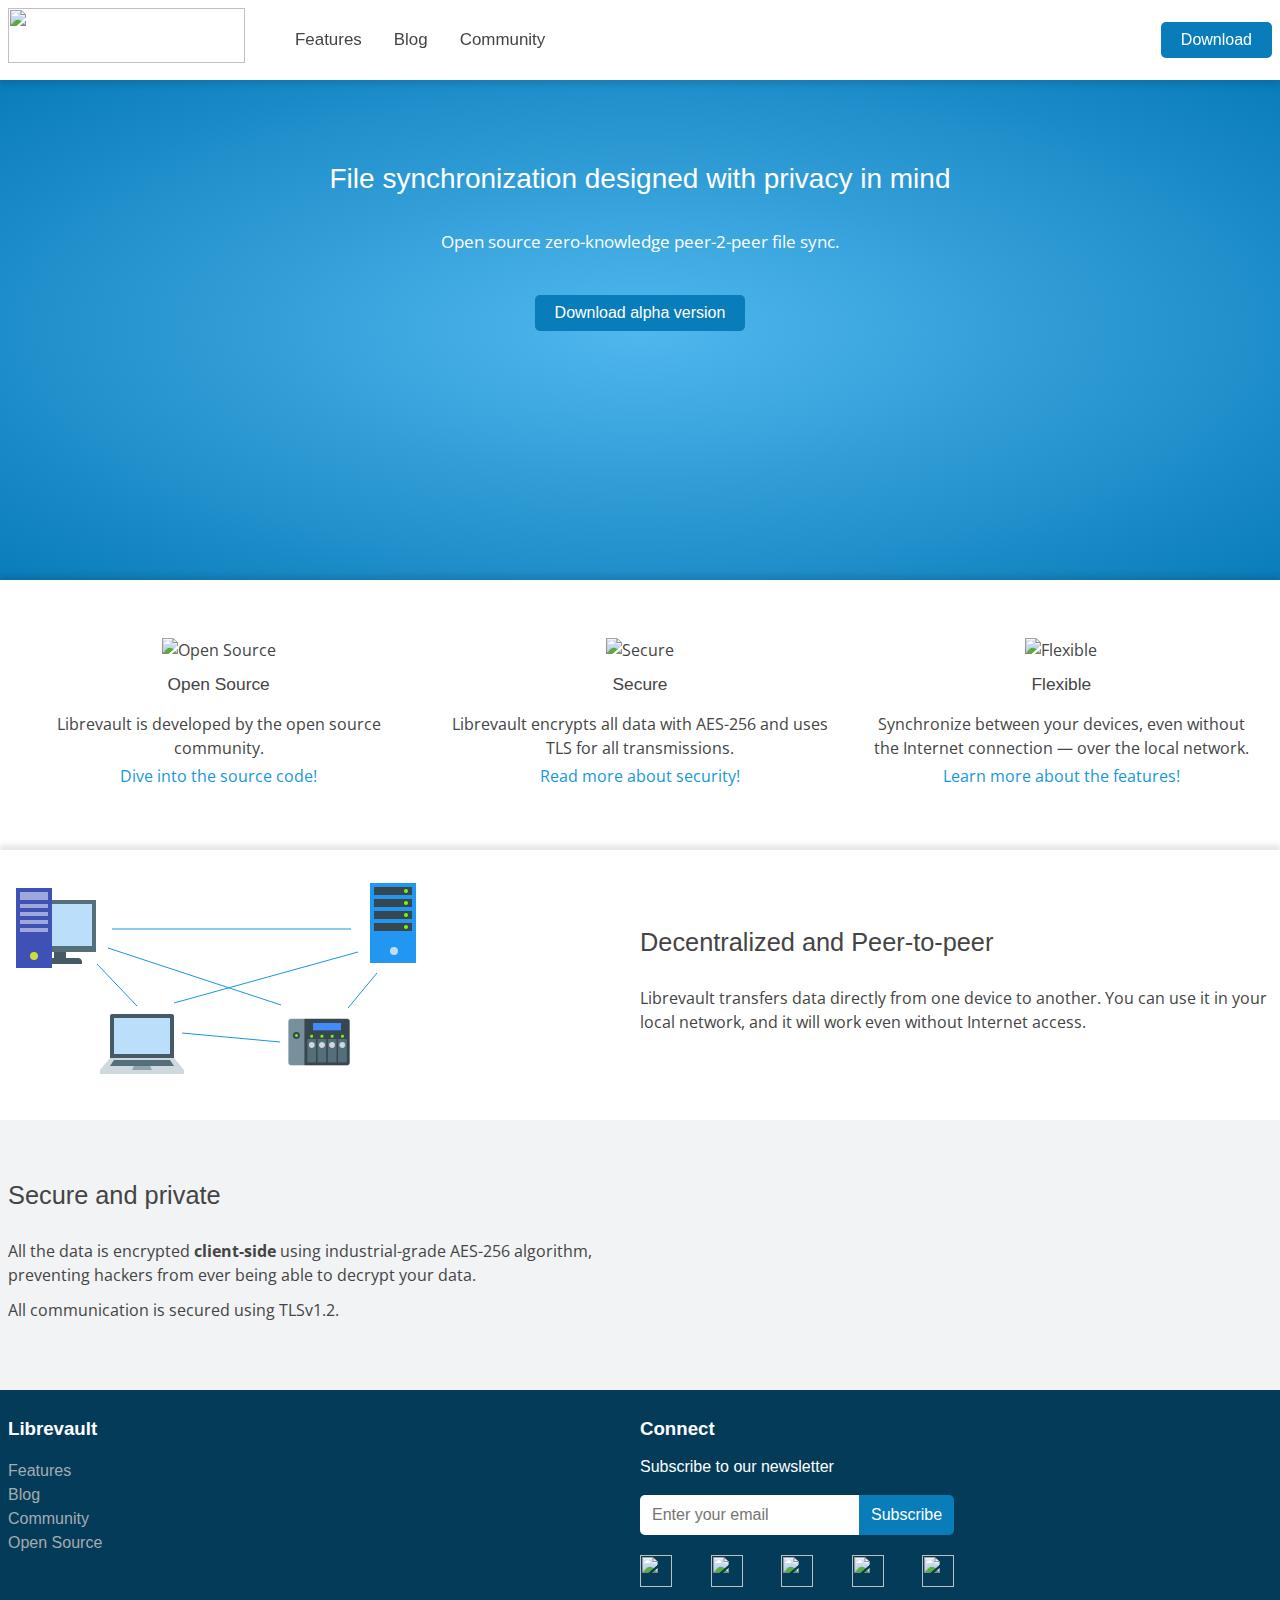
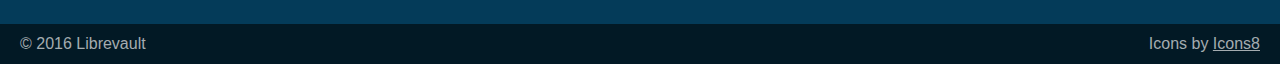
==== index.html @ 35643841 "Completed footer" ====
<!DOCTYPE html>
<html>
<head>
	<meta charset="UTF-8">
	<title>Librevault</title>

	<!-- Favicons -->
	<link rel="apple-touch-icon" sizes="57x57" href="/apple-touch-icon-57x57.png">
	<link rel="apple-touch-icon" sizes="60x60" href="/apple-touch-icon-60x60.png">
	<link rel="apple-touch-icon" sizes="72x72" href="/apple-touch-icon-72x72.png">
	<link rel="apple-touch-icon" sizes="76x76" href="/apple-touch-icon-76x76.png">
	<link rel="apple-touch-icon" sizes="114x114" href="/apple-touch-icon-114x114.png">
	<link rel="apple-touch-icon" sizes="120x120" href="/apple-touch-icon-120x120.png">
	<link rel="apple-touch-icon" sizes="144x144" href="/apple-touch-icon-144x144.png">
	<link rel="apple-touch-icon" sizes="152x152" href="/apple-touch-icon-152x152.png">
	<link rel="apple-touch-icon" sizes="180x180" href="/apple-touch-icon-180x180.png">
	<link rel="icon" type="image/png" href="/favicon-32x32.png" sizes="32x32">
	<link rel="icon" type="image/png" href="/favicon-194x194.png" sizes="194x194">
	<link rel="icon" type="image/png" href="/favicon-96x96.png" sizes="96x96">
	<link rel="icon" type="image/png" href="/android-chrome-192x192.png" sizes="192x192">
	<link rel="icon" type="image/png" href="/favicon-16x16.png" sizes="16x16">
	<link rel="manifest" href="/manifest.json">
	<link rel="mask-icon" href="/safari-pinned-tab.svg" color="#1597dd">
	<meta name="apple-mobile-web-app-title" content="Librevault">
	<meta name="application-name" content="Librevault">
	<meta name="msapplication-TileColor" content="#1597dd">
	<meta name="msapplication-TileImage" content="/mstile-144x144.png">
	<meta name="theme-color" content="#1597dd">

	<link rel="stylesheet" type="text/css" href="css/styles.css" media="screen">
	<script src="//code.jquery.com/jquery-2.2.2.min.js" integrity="sha256-36cp2Co+/62rEAAYHLmRCPIych47CvdM+uTBJwSzWjI=" crossorigin="anonymous"></script>
</head>
<body>
<header class="header">
	<div class="wrapper header-wrap">
		<div class="logo">
			<img src="img/librevault-alpha-prod.svg">
		</div>
		<nav class="header-nav">
			<ul>
				<li><a href="#">Features</a></li>
				<li><a href="https://blog.librevault.com">Blog</a></li>
				<li><a href="#">Community</a></li>
			</ul>
			<a href="#"><div class="button">Download</div></a>
		</nav>
	</div>
</header>
<section class="main">
	<h1 class="slogan">File synchronization designed with privacy in&nbsp;mind</h1>
	<div class="description">Open source zero-knowledge peer-2-peer file sync.</div>
	<a href="#"><div class="button">Download alpha version</div></a>
	<div class="app"></div>
</section>
<section class="features">
	<div class="wrapper">
		<div class="feature-col">
			<img src="img/Code.png" alt="Open Source">
			<h3>Open Source</h3>
			<p class="feature-desc">Librevault is developed by the&nbsp;open&nbsp;source community.</p>
			<a href="https://bitbucket.org/librevault/" class="feature-link">Dive into the source code!</a>
		</div>
		<div class="feature-col">
			<img src="img/Password%20Filled.png" alt="Secure">
			<h3>Secure</h3>
			<p class="feature-desc">Librevault encrypts all data with AES-256 and uses TLS for all transmissions.</p>
			<a href="#" class="feature-link">Read more about security!</a>
		</div>
		<div class="feature-col">
			<img src="img/Module%20Filled.png" alt="Flexible">
			<h3>Flexible</h3>
			<p class="feature-desc">Synchronize between your devices, even without the&nbsp;Internet connection &mdash; over the&nbsp;local network.</p>
			<a href="#" class="feature-link">Learn more about the features!</a>
		</div>
	</div>
</section>
<section class="sec1">
	<div class="wrapper">
		<div class="section-image">
			<img src="img/swarm.svg" alt="Decentralized and Peer-to-Peer">
		</div>
		<div class="section-description">
			<h3>Decentralized and Peer-to-peer</h3>
			<p>Librevault transfers data directly from one device to another. You can use it in your local network, and it will work even without
			Internet access.</p>
		</div>
	</div>
</section>
<section class="sec2">
	<div class="wrapper">
		<div class="section-description">
			<h3>Secure and private</h3>
			<p>All the data is encrypted <b>client-side</b> using industrial-grade AES-256 algorithm, preventing hackers from ever being able to decrypt your data.</p>
			<p>All communication is secured using TLSv1.2.</p>
		</div>
		<div class="section-image">
			<!--<img src="img/swarm.svg" alt="Decentralized and Peer-to-Peer">-->
		</div>
	</div>
</section>
<footer class="footer">
	<div class="wrapper">
		<div class="column">
			<h3>Librevault</h3>
			<nav>
				<ul>
					<li><a href="#">Features</a></li>
					<li><a href="#">Blog</a></li>
					<li><a href="#">Community</a></li>
					<li><a href="#">Open Source</a></li>
				</ul>
			</nav>
		</div>
		<div class="column">
			<h3>Connect</h3>
			<nav>
				Subscribe to our newsletter
				<form class="subscribe-form" action="//librevault.us10.list-manage.com/subscribe/post?u=1524eff3d50bb8855bf6e22de&amp;id=7f46f7c998" method="post" target="_blank">
					<input type="email" name="EMAIL" placeholder="Enter your email"><input type="submit" name="subscribe" value="Subscribe">
				</form>
				<div class="social">
					<a href="https://twitter.com/librevault"><img src="img/social/Twitter%20Filled.png"></a>
					<a href="https://www.facebook.com/librevault"><img src="img/social/Facebook%20Filled.png"></a>
					<a href="https://vk.com/librevault"><img src="img/social/VKontakte%20Filled.png"></a>
					<a href="https://plus.google.com/+librevault"><img src="img/social/Google%20Plus%20Filled.png"></a>
					<a href="https://www.linkedin.com/company/librevault"><img src="img/social/LinkedIn%20Filled.png"></a>
				</div>
			</nav>
		</div>
	</div>
</footer>
<footer class="copyright-footer">
	<div class="wrapper">
		<div class="column">
			&copy; 2016 Librevault
		</div>
		<div class="column">
			Icons by <a href="https://icons8.com">Icons8</a>
		</div>
	</div>
</footer>
</body>
</html>
---- css/styles.css ----
@import url(https://fonts.googleapis.com/css?family=Open+Sans:400,700,700italic,400italic);
/* line 5, ../../../../../../var/lib/gems/2.3.0/gems/compass-core-1.0.3/stylesheets/compass/reset/_utilities.scss */
html, body, div, span, applet, object, iframe,
h1, h2, h3, h4, h5, h6, p, blockquote, pre,
a, abbr, acronym, address, big, cite, code,
del, dfn, em, img, ins, kbd, q, s, samp,
small, strike, strong, sub, sup, tt, var,
b, u, i, center,
dl, dt, dd, ol, ul, li,
fieldset, form, label, legend,
table, caption, tbody, tfoot, thead, tr, th, td,
article, aside, canvas, details, embed,
figure, figcaption, footer, header, hgroup,
menu, nav, output, ruby, section, summary,
time, mark, audio, video {
  margin: 0;
  padding: 0;
  border: 0;
  font: inherit;
  font-size: 100%;
  vertical-align: baseline;
}

/* line 22, ../../../../../../var/lib/gems/2.3.0/gems/compass-core-1.0.3/stylesheets/compass/reset/_utilities.scss */
html {
  line-height: 1;
}

/* line 24, ../../../../../../var/lib/gems/2.3.0/gems/compass-core-1.0.3/stylesheets/compass/reset/_utilities.scss */
ol, ul {
  list-style: none;
}

/* line 26, ../../../../../../var/lib/gems/2.3.0/gems/compass-core-1.0.3/stylesheets/compass/reset/_utilities.scss */
table {
  border-collapse: collapse;
  border-spacing: 0;
}

/* line 28, ../../../../../../var/lib/gems/2.3.0/gems/compass-core-1.0.3/stylesheets/compass/reset/_utilities.scss */
caption, th, td {
  text-align: left;
  font-weight: normal;
  vertical-align: middle;
}

/* line 30, ../../../../../../var/lib/gems/2.3.0/gems/compass-core-1.0.3/stylesheets/compass/reset/_utilities.scss */
q, blockquote {
  quotes: none;
}
/* line 103, ../../../../../../var/lib/gems/2.3.0/gems/compass-core-1.0.3/stylesheets/compass/reset/_utilities.scss */
q:before, q:after, blockquote:before, blockquote:after {
  content: "";
  content: none;
}

/* line 32, ../../../../../../var/lib/gems/2.3.0/gems/compass-core-1.0.3/stylesheets/compass/reset/_utilities.scss */
a img {
  border: none;
}

/* line 116, ../../../../../../var/lib/gems/2.3.0/gems/compass-core-1.0.3/stylesheets/compass/reset/_utilities.scss */
article, aside, details, figcaption, figure, footer, header, hgroup, main, menu, nav, section, summary {
  display: block;
}

/* Webfont: Lato-Hairline */
@font-face {
  font-family: 'Lato';
  src: url("../fonts/Lato-Hairline.eot");
  /* IE9 Compat Modes */
  src: url("../fonts/Lato-Hairline.eot?#iefix") format("embedded-opentype"), url("../fonts/Lato-Hairline.woff2") format("woff2"), url("../fonts/Lato-Hairline.woff") format("woff"), url("../fonts/Lato-Hairline.ttf") format("truetype");
  font-style: normal;
  font-weight: 100;
  text-rendering: optimizeLegibility;
}
/* Webfont: Lato-HairlineItalic */
@font-face {
  font-family: 'Lato';
  src: url("../fonts/Lato-HairlineItalic.eot");
  /* IE9 Compat Modes */
  src: url("../fonts/Lato-HairlineItalic.eot?#iefix") format("embedded-opentype"), url("../fonts/Lato-HairlineItalic.woff2") format("woff2"), url("../fonts/Lato-HairlineItalic.woff") format("woff"), url("../fonts/Lato-HairlineItalic.ttf") format("truetype");
  font-style: italic;
  font-weight: 100;
  text-rendering: optimizeLegibility;
}
/* Webfont: Lato-Thin */
@font-face {
  font-family: 'Lato';
  src: url("../fonts/Lato-Thin.eot");
  /* IE9 Compat Modes */
  src: url("../fonts/Lato-Thin.eot?#iefix") format("embedded-opentype"), url("../fonts/Lato-Thin.woff2") format("woff2"), url("../fonts/Lato-Thin.woff") format("woff"), url("../fonts/Lato-Thin.ttf") format("truetype");
  font-style: normal;
  font-weight: 200;
  text-rendering: optimizeLegibility;
}
/* Webfont: Lato-ThinItalic */
@font-face {
  font-family: 'Lato';
  src: url("../fonts/Lato-ThinItalic.eot");
  /* IE9 Compat Modes */
  src: url("../fonts/Lato-ThinItalic.eot?#iefix") format("embedded-opentype"), url("../fonts/Lato-ThinItalic.woff2") format("woff2"), url("../fonts/Lato-ThinItalic.woff") format("woff"), url("../fonts/Lato-ThinItalic.ttf") format("truetype");
  font-style: italic;
  font-weight: 200;
  text-rendering: optimizeLegibility;
}
/* Webfont: Lato-Light */
@font-face {
  font-family: 'Lato';
  src: url("../fonts/Lato-Light.eot");
  /* IE9 Compat Modes */
  src: url("../fonts/Lato-Light.eot?#iefix") format("embedded-opentype"), url("../fonts/Lato-Light.woff2") format("woff2"), url("../fonts/Lato-Light.woff") format("woff"), url("../fonts/Lato-Light.ttf") format("truetype");
  font-style: normal;
  font-weight: 300;
  text-rendering: optimizeLegibility;
}
/* Webfont: Lato-LightItalic */
@font-face {
  font-family: 'Lato';
  src: url("../fonts/Lato-LightItalic.eot");
  /* IE9 Compat Modes */
  src: url("../fonts/Lato-LightItalic.eot?#iefix") format("embedded-opentype"), url("../fonts/Lato-LightItalic.woff2") format("woff2"), url("../fonts/Lato-LightItalic.woff") format("woff"), url("../fonts/Lato-LightItalic.ttf") format("truetype");
  font-style: italic;
  font-weight: 300;
  text-rendering: optimizeLegibility;
}
/* Webfont: Lato-Regular */
@font-face {
  font-family: 'Lato';
  src: url("../fonts/Lato-Regular.eot");
  /* IE9 Compat Modes */
  src: url("../fonts/Lato-Regular.eot?#iefix") format("embedded-opentype"), url("../fonts/Lato-Regular.woff2") format("woff2"), url("../fonts/Lato-Regular.woff") format("woff"), url("../fonts/Lato-Regular.ttf") format("truetype");
  font-style: normal;
  font-weight: 400;
  text-rendering: optimizeLegibility;
}
/* Webfont: Lato-Italic */
@font-face {
  font-family: 'Lato';
  src: url("../fonts/Lato-Italic.eot");
  /* IE9 Compat Modes */
  src: url("../fonts/Lato-Italic.eot?#iefix") format("embedded-opentype"), url("../fonts/Lato-Italic.woff2") format("woff2"), url("../fonts/Lato-Italic.woff") format("woff"), url("../fonts/Lato-Italic.ttf") format("truetype");
  font-style: italic;
  font-weight: 400;
  text-rendering: optimizeLegibility;
}
/* Webfont: Lato-Medium */
@font-face {
  font-family: 'Lato';
  src: url("../fonts/Lato-Medium.eot");
  /* IE9 Compat Modes */
  src: url("../fonts/Lato-Medium.eot?#iefix") format("embedded-opentype"), url("../fonts/Lato-Medium.woff2") format("woff2"), url("../fonts/Lato-Medium.woff") format("woff"), url("../fonts/Lato-Medium.ttf") format("truetype");
  font-style: normal;
  font-weight: 500;
  text-rendering: optimizeLegibility;
}
/* Webfont: Lato-MediumItalic */
@font-face {
  font-family: 'Lato';
  src: url("../fonts/Lato-MediumItalic.eot");
  /* IE9 Compat Modes */
  src: url("../fonts/Lato-MediumItalic.eot?#iefix") format("embedded-opentype"), url("../fonts/Lato-MediumItalic.woff2") format("woff2"), url("../fonts/Lato-MediumItalic.woff") format("woff"), url("../fonts/Lato-MediumItalic.ttf") format("truetype");
  font-style: italic;
  font-weight: 500;
  text-rendering: optimizeLegibility;
}
/* Webfont: Lato-Semibold */
@font-face {
  font-family: 'Lato';
  src: url("../fonts/Lato-Semibold.eot");
  /* IE9 Compat Modes */
  src: url("../fonts/Lato-Semibold.eot?#iefix") format("embedded-opentype"), url("../fonts/Lato-Semibold.woff2") format("woff2"), url("../fonts/Lato-Semibold.woff") format("woff"), url("../fonts/Lato-Semibold.ttf") format("truetype");
  font-style: normal;
  font-weight: 600;
  text-rendering: optimizeLegibility;
}
/* Webfont: Lato-SemiboldItalic */
@font-face {
  font-family: 'Lato';
  src: url("../fonts/Lato-SemiboldItalic.eot");
  /* IE9 Compat Modes */
  src: url("../fonts/Lato-SemiboldItalic.eot?#iefix") format("embedded-opentype"), url("../fonts/Lato-SemiboldItalic.woff2") format("woff2"), url("../fonts/Lato-SemiboldItalic.woff") format("woff"), url("../fonts/Lato-SemiboldItalic.ttf") format("truetype");
  font-style: italic;
  font-weight: 600;
  text-rendering: optimizeLegibility;
}
/* Webfont: Lato-Bold */
@font-face {
  font-family: 'Lato';
  src: url("../fonts/Lato-Bold.eot");
  /* IE9 Compat Modes */
  src: url("../fonts/Lato-Bold.eot?#iefix") format("embedded-opentype"), url("../fonts/Lato-Bold.woff2") format("woff2"), url("../fonts/Lato-Bold.woff") format("woff"), url("../fonts/Lato-Bold.ttf") format("truetype");
  font-style: normal;
  font-weight: 700;
  text-rendering: optimizeLegibility;
}
/* Webfont: Lato-BoldItalic */
@font-face {
  font-family: 'Lato';
  src: url("../fonts/Lato-BoldItalic.eot");
  /* IE9 Compat Modes */
  src: url("../fonts/Lato-BoldItalic.eot?#iefix") format("embedded-opentype"), url("../fonts/Lato-BoldItalic.woff2") format("woff2"), url("../fonts/Lato-BoldItalic.woff") format("woff"), url("../fonts/Lato-BoldItalic.ttf") format("truetype");
  font-style: italic;
  font-weight: 700;
  text-rendering: optimizeLegibility;
}
/* Webfont: Lato-Heavy */
@font-face {
  font-family: 'Lato';
  src: url("../fonts/Lato-Heavy.eot");
  /* IE9 Compat Modes */
  src: url("../fonts/Lato-Heavy.eot?#iefix") format("embedded-opentype"), url("../fonts/Lato-Heavy.woff2") format("woff2"), url("../fonts/Lato-Heavy.woff") format("woff"), url("../fonts/Lato-Heavy.ttf") format("truetype");
  font-style: normal;
  font-weight: 800;
  text-rendering: optimizeLegibility;
}
/* Webfont: Lato-HeavyItalic */
@font-face {
  font-family: 'Lato';
  src: url("../fonts/Lato-HeavyItalic.eot");
  /* IE9 Compat Modes */
  src: url("../fonts/Lato-HeavyItalic.eot?#iefix") format("embedded-opentype"), url("../fonts/Lato-HeavyItalic.woff2") format("woff2"), url("../fonts/Lato-HeavyItalic.woff") format("woff"), url("../fonts/Lato-HeavyItalic.ttf") format("truetype");
  font-style: italic;
  font-weight: 800;
  text-rendering: optimizeLegibility;
}
/* Webfont: Lato-Black */
@font-face {
  font-family: 'Lato';
  src: url("../fonts/Lato-Black.eot");
  /* IE9 Compat Modes */
  src: url("../fonts/Lato-Black.eot?#iefix") format("embedded-opentype"), url("../fonts/Lato-Black.woff2") format("woff2"), url("../fonts/Lato-Black.woff") format("woff"), url("../fonts/Lato-Black.ttf") format("truetype");
  font-style: normal;
  font-weight: 900;
  text-rendering: optimizeLegibility;
}
/* Webfont: Lato-BlackItalic */
@font-face {
  font-family: 'Lato';
  src: url("../fonts/Lato-BlackItalic.eot");
  /* IE9 Compat Modes */
  src: url("../fonts/Lato-BlackItalic.eot?#iefix") format("embedded-opentype"), url("../fonts/Lato-BlackItalic.woff2") format("woff2"), url("../fonts/Lato-BlackItalic.woff") format("woff"), url("../fonts/Lato-BlackItalic.ttf") format("truetype");
  font-style: italic;
  font-weight: 900;
  text-rendering: optimizeLegibility;
}
/* line 26, ../sass/styles.scss */
b {
  font-weight: 700;
}

/* line 45, ../sass/styles.scss */
.button {
  display: inline-block;
  color: white;
  background-color: #097cba;
  transition-duration: .3s;
  padding: 10px 20px;
  font-family: Lato, arial, helvetica, sans-serif;
  border-radius: 5px;
}
/* line 36, ../sass/styles.scss */
.button:hover {
  background: #086ca2;
}
/* line 39, ../sass/styles.scss */
.button:active {
  transition-duration: 0s;
  background: #075c89;
}

/* line 53, ../sass/styles.scss */
.wrapper {
  display: flex;
  align-items: center;
  max-width: 1280px;
  margin: 0 auto;
  padding: 0 8px;
  height: 100%;
}

/* Header */
/* line 63, ../sass/styles.scss */
.header {
  height: 80px;
  width: 100%;
  position: fixed;
  top: 0;
  left: 0;
  background-color: #fff;
  box-shadow: 0 5px 5px rgba(0, 0, 0, 0.1);
}
/* line 72, ../sass/styles.scss */
.header .header-wrap .logo {
  display: inline-block;
  min-width: 237px;
  height: 100%;
}
/* line 76, ../sass/styles.scss */
.header .header-wrap .logo img {
  padding-top: 8px;
  width: 237px;
  height: 55px;
}
/* line 83, ../sass/styles.scss */
.header .header-wrap .header-nav {
  margin-left: 50px;
  align-items: center;
  display: inline-flex;
  width: 100%;
  justify-content: space-between;
  vertical-align: inherit;
}
/* line 90, ../sass/styles.scss */
.header .header-wrap .header-nav ul {
  display: inline;
}
/* line 92, ../sass/styles.scss */
.header .header-wrap .header-nav ul li {
  display: inline-block;
  font-family: Lato, arial, helvetica, sans-serif;
  font-size: 12.7pt;
  margin-right: 28px;
}
/* line 97, ../sass/styles.scss */
.header .header-wrap .header-nav ul li a {
  text-decoration: none;
  color: #444;
  transition-duration: .3s;
}
/* line 101, ../sass/styles.scss */
.header .header-wrap .header-nav ul li a:hover {
  color: #1597dd;
}
/* line 108, ../sass/styles.scss */
.header .header-wrap .header-nav .button {
  vertical-align: inherit;
}

/* Main */
/* line 116, ../sass/styles.scss */
.main {
  margin-top: 80px;
  background: radial-gradient(#50b7ee, #097cba);
  height: 500px;
  color: white;
  text-align: center;
}
/* line 124, ../sass/styles.scss */
.main .slogan {
  width: 100%;
  display: inline-block;
  font-family: 'Lato', arial, helvetica, sans-serif;
  margin-top: 85px;
  font-size: 21pt;
  font-weight: 500;
}
/* line 132, ../sass/styles.scss */
.main .description {
  margin-top: 40px;
  font-family: 'Open Sans', arial, helvetica, sans-serif;
  font-size: 13pt;
}
/* line 138, ../sass/styles.scss */
.main .button {
  margin: 45px;
}
/* line 141, ../sass/styles.scss */
.main .app {
  margin: 0 auto;
  display: block;
  height: 218px;
  width: 700px;
  background-image: url("../img/librevault-app.svg");
}

/* Features */
/* line 151, ../sass/styles.scss */
.features {
  background: #fff;
  height: 270px;
  box-shadow: 0 -5px 5px rgba(0, 0, 0, 0.1);
}
/* line 155, ../sass/styles.scss */
.features .feature-col {
  color: #444;
  line-height: 1.5;
  font-family: 'Open Sans', arial, helvetica, sans-serif;
  width: 33%;
  display: inline-block;
  text-align: center;
  margin: 0 auto;
  padding: 0 10px;
}
/* line 156, ../sass/styles.scss */
.features .feature-col img {
  height: 48px;
  width: 48px;
}
/* line 160, ../sass/styles.scss */
.features .feature-col h3 {
  display: block;
  font-family: 'Lato', arial, helvetica, sans-serif;
  font-size: 13pt;
  padding: 10px 0 15px 0;
}
/* line 166, ../sass/styles.scss */
.features .feature-col .feature-link {
  line-height: 2;
  color: #1597dd;
  text-decoration: none;
}
/* line 171, ../sass/styles.scss */
.features .feature-col .feature-link:hover {
  color: #097cba;
}

/* Sections */
/* line 186, ../sass/styles.scss */
.section-image {
  display: inline-block;
  width: 50%;
}

/* line 191, ../sass/styles.scss */
.section-description {
  display: inline-block;
  width: 50%;
  font-family: 'Open Sans', arial, helvetica, sans-serif;
  font-size: 12pt;
  color: #444;
  line-height: 1.5;
}
/* line 192, ../sass/styles.scss */
.section-description p {
  padding-bottom: 0.7em;
}
/* line 197, ../sass/styles.scss */
.section-description h3 {
  font-family: Lato, arial, helvetica, sans-serif;
  font-size: 19pt;
  margin: 0 0 24px 0;
}

/* line 208, ../sass/styles.scss */
.sec1 {
  background: #fff;
  height: 270px;
  box-shadow: 0 -5px 5px rgba(0, 0, 0, 0.1);
}

/* line 214, ../sass/styles.scss */
.sec2 {
  background: #f1f3f5;
  height: 270px;
}

/* Footer */
/* line 220, ../sass/styles.scss */
.footer {
  font-family: Lato, arial, helvetica, sans-serif;
  color: #fff;
  background: #043b59;
}
/* line 221, ../sass/styles.scss */
.footer .wrapper {
  align-items: stretch;
}
/* line 224, ../sass/styles.scss */
.footer .column {
  padding: 30px 0;
  display: inline-block;
  width: 50%;
}
/* line 226, ../sass/styles.scss */
.footer .column nav {
  padding-top: 20px;
}
/* line 228, ../sass/styles.scss */
.footer .column nav a {
  line-height: 1.5;
  text-decoration: none;
}
/* line 231, ../sass/styles.scss */
.footer .column nav a:link, .footer .column nav a:visited {
  color: #a4acb0;
}
/* line 234, ../sass/styles.scss */
.footer .column nav a:hover, .footer .column nav a:active {
  color: #dbdedf;
}
/* line 239, ../sass/styles.scss */
.footer .column h3 {
  font: inherit;
  font-size: 14pt;
  font-weight: 600;
}
/* line 247, ../sass/styles.scss */
.footer .column:last-child {
  width: auto;
}
/* line 250, ../sass/styles.scss */
.footer .subscribe-form {
  display: block;
  padding: 20px 0;
  height: 40px;
  font: inherit;
}
/* line 255, ../sass/styles.scss */
.footer .subscribe-form input {
  box-sizing: border-box;
  height: 100%;
  border: 1px;
  font: inherit;
}
/* line 261, ../sass/styles.scss */
.footer .subscribe-form input[type=email] {
  padding: 5px 0 5px 12px;
  border-radius: 5px 0 0 5px;
}
/* line 265, ../sass/styles.scss */
.footer .subscribe-form input[type=submit] {
  border-radius: 0 5px 5px 0;
  padding: 0 12px;
  display: inline-block;
  color: white;
  background-color: #097cba;
  transition-duration: .3s;
}
/* line 36, ../sass/styles.scss */
.footer .subscribe-form input[type=submit]:hover {
  background: #086ca2;
}
/* line 39, ../sass/styles.scss */
.footer .subscribe-form input[type=submit]:active {
  transition-duration: 0s;
  background: #075c89;
}
/* line 271, ../sass/styles.scss */
.footer .social {
  display: flex;
  justify-content: space-between;
  width: 100%;
}
/* line 275, ../sass/styles.scss */
.footer .social img {
  height: 32px;
  width: 32px;
  margin: 0 auto;
}

/* line 286, ../sass/styles.scss */
.copyright-footer {
  padding: 12px;
  font-family: Lato, arial, helvetica, sans-serif;
  color: #a4acb0;
  background: #021925;
}
/* line 287, ../sass/styles.scss */
.copyright-footer .wrapper {
  justify-content: space-between;
}
/* line 294, ../sass/styles.scss */
.copyright-footer a:link, .copyright-footer a:visited, .copyright-footer a:hover, .copyright-footer a:active {
  color: #a4acb0;
}
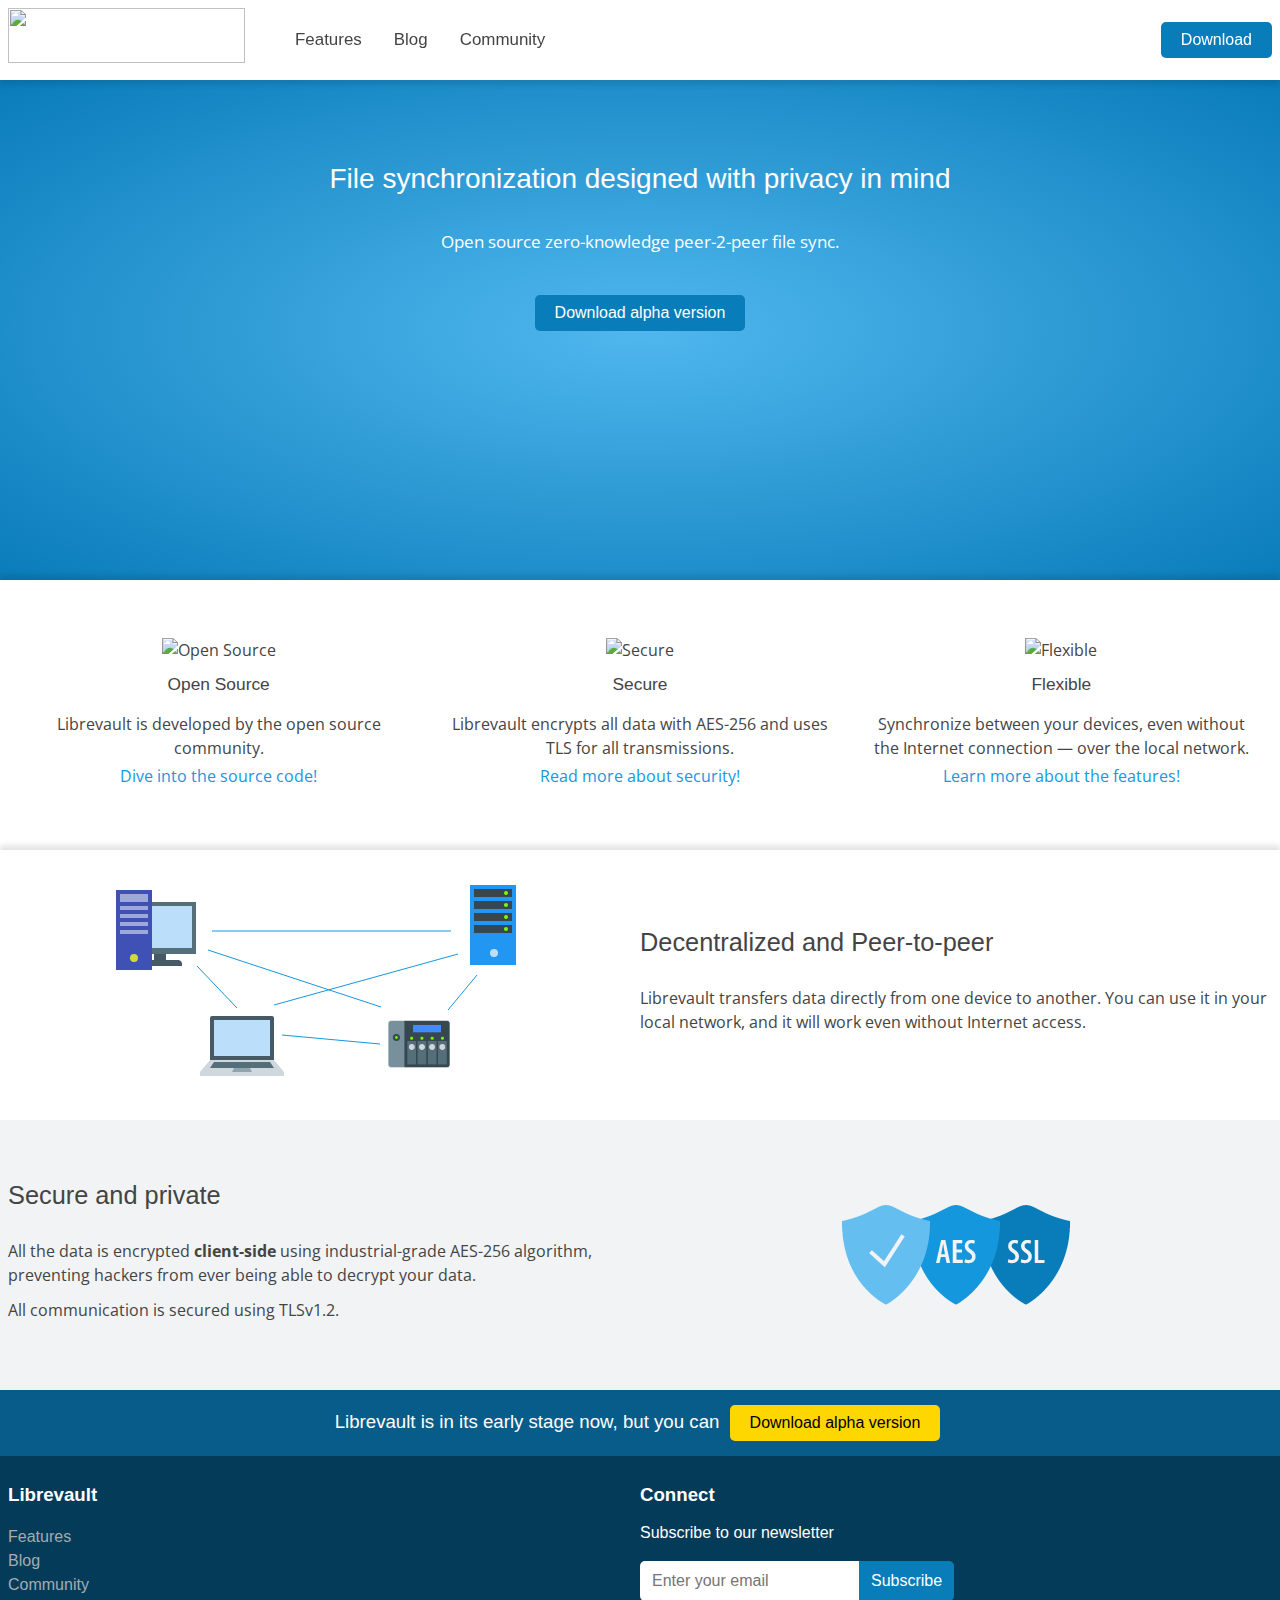
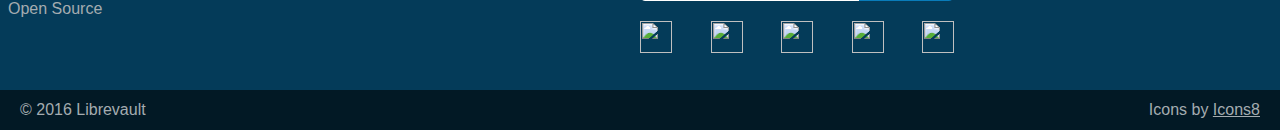
==== commit a313249f: "Homepage completed" ====
--- a/index.html
+++ b/index.html
@@ -42,14 +42,14 @@
 				<li><a href="https://blog.librevault.com">Blog</a></li>
 				<li><a href="#">Community</a></li>
 			</ul>
-			<a href="#"><div class="button">Download</div></a>
+			<a href="#" class="button">Download</a>
 		</nav>
 	</div>
 </header>
 <section class="main">
 	<h1 class="slogan">File synchronization designed with privacy in&nbsp;mind</h1>
 	<div class="description">Open source zero-knowledge peer-2-peer file sync.</div>
-	<a href="#"><div class="button">Download alpha version</div></a>
+	<a href="#" class="button">Download alpha version</a>
 	<div class="app"></div>
 </section>
 <section class="features">
@@ -94,7 +94,14 @@
 			<p>All communication is secured using TLSv1.2.</p>
 		</div>
 		<div class="section-image">
-			<!--<img src="img/swarm.svg" alt="Decentralized and Peer-to-Peer">-->
+			<img src="img/ssl.svg" alt="Secure and private">
+		</div>
+	</div>
+</section>
+<section class="try-stripe">
+	<div class="wrapper">
+		<div class="sentence">
+			Librevault is in its early stage now, but you can <a href="#" class="button">Download alpha version</a>
 		</div>
 	</div>
 </section>
--- a/css/styles.css
+++ b/css/styles.css
@@ -249,12 +249,13 @@
   font-weight: 700;
 }
 
-/* line 45, ../sass/styles.scss */
+/* line 46, ../sass/styles.scss */
 .button {
   display: inline-block;
   color: white;
-  background-color: #097cba;
+  background: #097cba;
   transition-duration: .3s;
+  text-decoration: none;
   padding: 10px 20px;
   font-family: Lato, arial, helvetica, sans-serif;
   border-radius: 5px;
@@ -269,7 +270,7 @@
   background: #075c89;
 }
 
-/* line 53, ../sass/styles.scss */
+/* line 54, ../sass/styles.scss */
 .wrapper {
   display: flex;
   align-items: center;
@@ -280,7 +281,7 @@
 }
 
 /* Header */
-/* line 63, ../sass/styles.scss */
+/* line 64, ../sass/styles.scss */
 .header {
   height: 80px;
   width: 100%;
@@ -290,19 +291,19 @@
   background-color: #fff;
   box-shadow: 0 5px 5px rgba(0, 0, 0, 0.1);
 }
-/* line 72, ../sass/styles.scss */
+/* line 73, ../sass/styles.scss */
 .header .header-wrap .logo {
   display: inline-block;
   min-width: 237px;
   height: 100%;
 }
-/* line 76, ../sass/styles.scss */
+/* line 77, ../sass/styles.scss */
 .header .header-wrap .logo img {
   padding-top: 8px;
   width: 237px;
   height: 55px;
 }
-/* line 83, ../sass/styles.scss */
+/* line 84, ../sass/styles.scss */
 .header .header-wrap .header-nav {
   margin-left: 50px;
   align-items: center;
@@ -311,34 +312,34 @@
   justify-content: space-between;
   vertical-align: inherit;
 }
-/* line 90, ../sass/styles.scss */
+/* line 91, ../sass/styles.scss */
 .header .header-wrap .header-nav ul {
   display: inline;
 }
-/* line 92, ../sass/styles.scss */
+/* line 93, ../sass/styles.scss */
 .header .header-wrap .header-nav ul li {
   display: inline-block;
   font-family: Lato, arial, helvetica, sans-serif;
   font-size: 12.7pt;
   margin-right: 28px;
 }
-/* line 97, ../sass/styles.scss */
+/* line 98, ../sass/styles.scss */
 .header .header-wrap .header-nav ul li a {
   text-decoration: none;
   color: #444;
   transition-duration: .3s;
 }
-/* line 101, ../sass/styles.scss */
+/* line 102, ../sass/styles.scss */
 .header .header-wrap .header-nav ul li a:hover {
   color: #1597dd;
 }
-/* line 108, ../sass/styles.scss */
+/* line 109, ../sass/styles.scss */
 .header .header-wrap .header-nav .button {
   vertical-align: inherit;
 }
 
 /* Main */
-/* line 116, ../sass/styles.scss */
+/* line 117, ../sass/styles.scss */
 .main {
   margin-top: 80px;
   background: radial-gradient(#50b7ee, #097cba);
@@ -346,7 +347,7 @@
   color: white;
   text-align: center;
 }
-/* line 124, ../sass/styles.scss */
+/* line 125, ../sass/styles.scss */
 .main .slogan {
   width: 100%;
   display: inline-block;
@@ -355,17 +356,17 @@
   font-size: 21pt;
   font-weight: 500;
 }
-/* line 132, ../sass/styles.scss */
+/* line 133, ../sass/styles.scss */
 .main .description {
   margin-top: 40px;
   font-family: 'Open Sans', arial, helvetica, sans-serif;
   font-size: 13pt;
 }
-/* line 138, ../sass/styles.scss */
+/* line 139, ../sass/styles.scss */
 .main .button {
   margin: 45px;
 }
-/* line 141, ../sass/styles.scss */
+/* line 142, ../sass/styles.scss */
 .main .app {
   margin: 0 auto;
   display: block;
@@ -375,13 +376,13 @@
 }
 
 /* Features */
-/* line 151, ../sass/styles.scss */
+/* line 152, ../sass/styles.scss */
 .features {
   background: #fff;
   height: 270px;
   box-shadow: 0 -5px 5px rgba(0, 0, 0, 0.1);
 }
-/* line 155, ../sass/styles.scss */
+/* line 156, ../sass/styles.scss */
 .features .feature-col {
   color: #444;
   line-height: 1.5;
@@ -392,37 +393,42 @@
   margin: 0 auto;
   padding: 0 10px;
 }
-/* line 156, ../sass/styles.scss */
+/* line 157, ../sass/styles.scss */
 .features .feature-col img {
   height: 48px;
   width: 48px;
 }
-/* line 160, ../sass/styles.scss */
+/* line 161, ../sass/styles.scss */
 .features .feature-col h3 {
   display: block;
   font-family: 'Lato', arial, helvetica, sans-serif;
   font-size: 13pt;
   padding: 10px 0 15px 0;
 }
-/* line 166, ../sass/styles.scss */
+/* line 167, ../sass/styles.scss */
 .features .feature-col .feature-link {
   line-height: 2;
   color: #1597dd;
   text-decoration: none;
 }
-/* line 171, ../sass/styles.scss */
+/* line 172, ../sass/styles.scss */
 .features .feature-col .feature-link:hover {
   color: #097cba;
 }
 
 /* Sections */
-/* line 186, ../sass/styles.scss */
+/* line 187, ../sass/styles.scss */
 .section-image {
   display: inline-block;
   width: 50%;
 }
-
-/* line 191, ../sass/styles.scss */
+/* line 190, ../sass/styles.scss */
+.section-image img {
+  margin: 0 auto;
+  display: block;
+}
+
+/* line 196, ../sass/styles.scss */
 .section-description {
   display: inline-block;
   width: 50%;
@@ -431,101 +437,139 @@
   color: #444;
   line-height: 1.5;
 }
-/* line 192, ../sass/styles.scss */
+/* line 197, ../sass/styles.scss */
 .section-description p {
   padding-bottom: 0.7em;
 }
-/* line 197, ../sass/styles.scss */
+/* line 202, ../sass/styles.scss */
 .section-description h3 {
   font-family: Lato, arial, helvetica, sans-serif;
   font-size: 19pt;
   margin: 0 0 24px 0;
 }
 
-/* line 208, ../sass/styles.scss */
+/* line 213, ../sass/styles.scss */
 .sec1 {
   background: #fff;
   height: 270px;
   box-shadow: 0 -5px 5px rgba(0, 0, 0, 0.1);
 }
 
-/* line 214, ../sass/styles.scss */
+/* line 219, ../sass/styles.scss */
 .sec2 {
   background: #f1f3f5;
   height: 270px;
 }
 
+/* "Try Librevault" stripe */
+/* line 225, ../sass/styles.scss */
+.try-stripe {
+  background: #075c89;
+  padding: 15px 0;
+  color: white;
+  font-size: 14pt;
+  font-family: Lato, arial, helvetica, sans-serif;
+}
+/* line 231, ../sass/styles.scss */
+.try-stripe .sentence {
+  margin: 0 auto;
+}
+/* line 234, ../sass/styles.scss */
+.try-stripe .button {
+  display: inline-block;
+  color: white;
+  background: gold;
+  transition-duration: .3s;
+  text-decoration: none;
+  padding: 10px 20px;
+  font-family: inherit;
+  font-size: 16px;
+  color: black;
+  border-radius: 5px;
+  margin: 0 5px;
+}
+/* line 36, ../sass/styles.scss */
+.try-stripe .button:hover {
+  background: #e6c200;
+}
+/* line 39, ../sass/styles.scss */
+.try-stripe .button:active {
+  transition-duration: 0s;
+  background: #ccac00;
+}
+
 /* Footer */
-/* line 220, ../sass/styles.scss */
+/* line 247, ../sass/styles.scss */
 .footer {
   font-family: Lato, arial, helvetica, sans-serif;
   color: #fff;
   background: #043b59;
 }
-/* line 221, ../sass/styles.scss */
+/* line 248, ../sass/styles.scss */
 .footer .wrapper {
   align-items: stretch;
 }
-/* line 224, ../sass/styles.scss */
+/* line 251, ../sass/styles.scss */
 .footer .column {
   padding: 30px 0;
   display: inline-block;
   width: 50%;
 }
-/* line 226, ../sass/styles.scss */
+/* line 253, ../sass/styles.scss */
 .footer .column nav {
   padding-top: 20px;
 }
-/* line 228, ../sass/styles.scss */
+/* line 255, ../sass/styles.scss */
 .footer .column nav a {
   line-height: 1.5;
   text-decoration: none;
 }
-/* line 231, ../sass/styles.scss */
+/* line 258, ../sass/styles.scss */
 .footer .column nav a:link, .footer .column nav a:visited {
   color: #a4acb0;
 }
-/* line 234, ../sass/styles.scss */
+/* line 261, ../sass/styles.scss */
 .footer .column nav a:hover, .footer .column nav a:active {
   color: #dbdedf;
 }
-/* line 239, ../sass/styles.scss */
+/* line 266, ../sass/styles.scss */
 .footer .column h3 {
   font: inherit;
   font-size: 14pt;
   font-weight: 600;
 }
-/* line 247, ../sass/styles.scss */
+/* line 274, ../sass/styles.scss */
 .footer .column:last-child {
   width: auto;
 }
-/* line 250, ../sass/styles.scss */
+/* line 277, ../sass/styles.scss */
 .footer .subscribe-form {
   display: block;
   padding: 20px 0;
   height: 40px;
   font: inherit;
 }
-/* line 255, ../sass/styles.scss */
+/* line 282, ../sass/styles.scss */
 .footer .subscribe-form input {
   box-sizing: border-box;
   height: 100%;
   border: 1px;
   font: inherit;
 }
-/* line 261, ../sass/styles.scss */
+/* line 288, ../sass/styles.scss */
 .footer .subscribe-form input[type=email] {
   padding: 5px 0 5px 12px;
   border-radius: 5px 0 0 5px;
 }
-/* line 265, ../sass/styles.scss */
+/* line 292, ../sass/styles.scss */
 .footer .subscribe-form input[type=submit] {
   border-radius: 0 5px 5px 0;
   padding: 0 12px;
   display: inline-block;
   color: white;
-  background-color: #097cba;
+  background: #097cba;
   transition-duration: .3s;
+  text-decoration: none;
 }
 /* line 36, ../sass/styles.scss */
 .footer .subscribe-form input[type=submit]:hover {
@@ -536,31 +580,31 @@
   transition-duration: 0s;
   background: #075c89;
 }
-/* line 271, ../sass/styles.scss */
+/* line 298, ../sass/styles.scss */
 .footer .social {
   display: flex;
   justify-content: space-between;
   width: 100%;
 }
-/* line 275, ../sass/styles.scss */
+/* line 302, ../sass/styles.scss */
 .footer .social img {
   height: 32px;
   width: 32px;
   margin: 0 auto;
 }
 
-/* line 286, ../sass/styles.scss */
+/* line 313, ../sass/styles.scss */
 .copyright-footer {
   padding: 12px;
   font-family: Lato, arial, helvetica, sans-serif;
   color: #a4acb0;
   background: #021925;
 }
-/* line 287, ../sass/styles.scss */
+/* line 314, ../sass/styles.scss */
 .copyright-footer .wrapper {
   justify-content: space-between;
 }
-/* line 294, ../sass/styles.scss */
+/* line 321, ../sass/styles.scss */
 .copyright-footer a:link, .copyright-footer a:visited, .copyright-footer a:hover, .copyright-footer a:active {
   color: #a4acb0;
 }
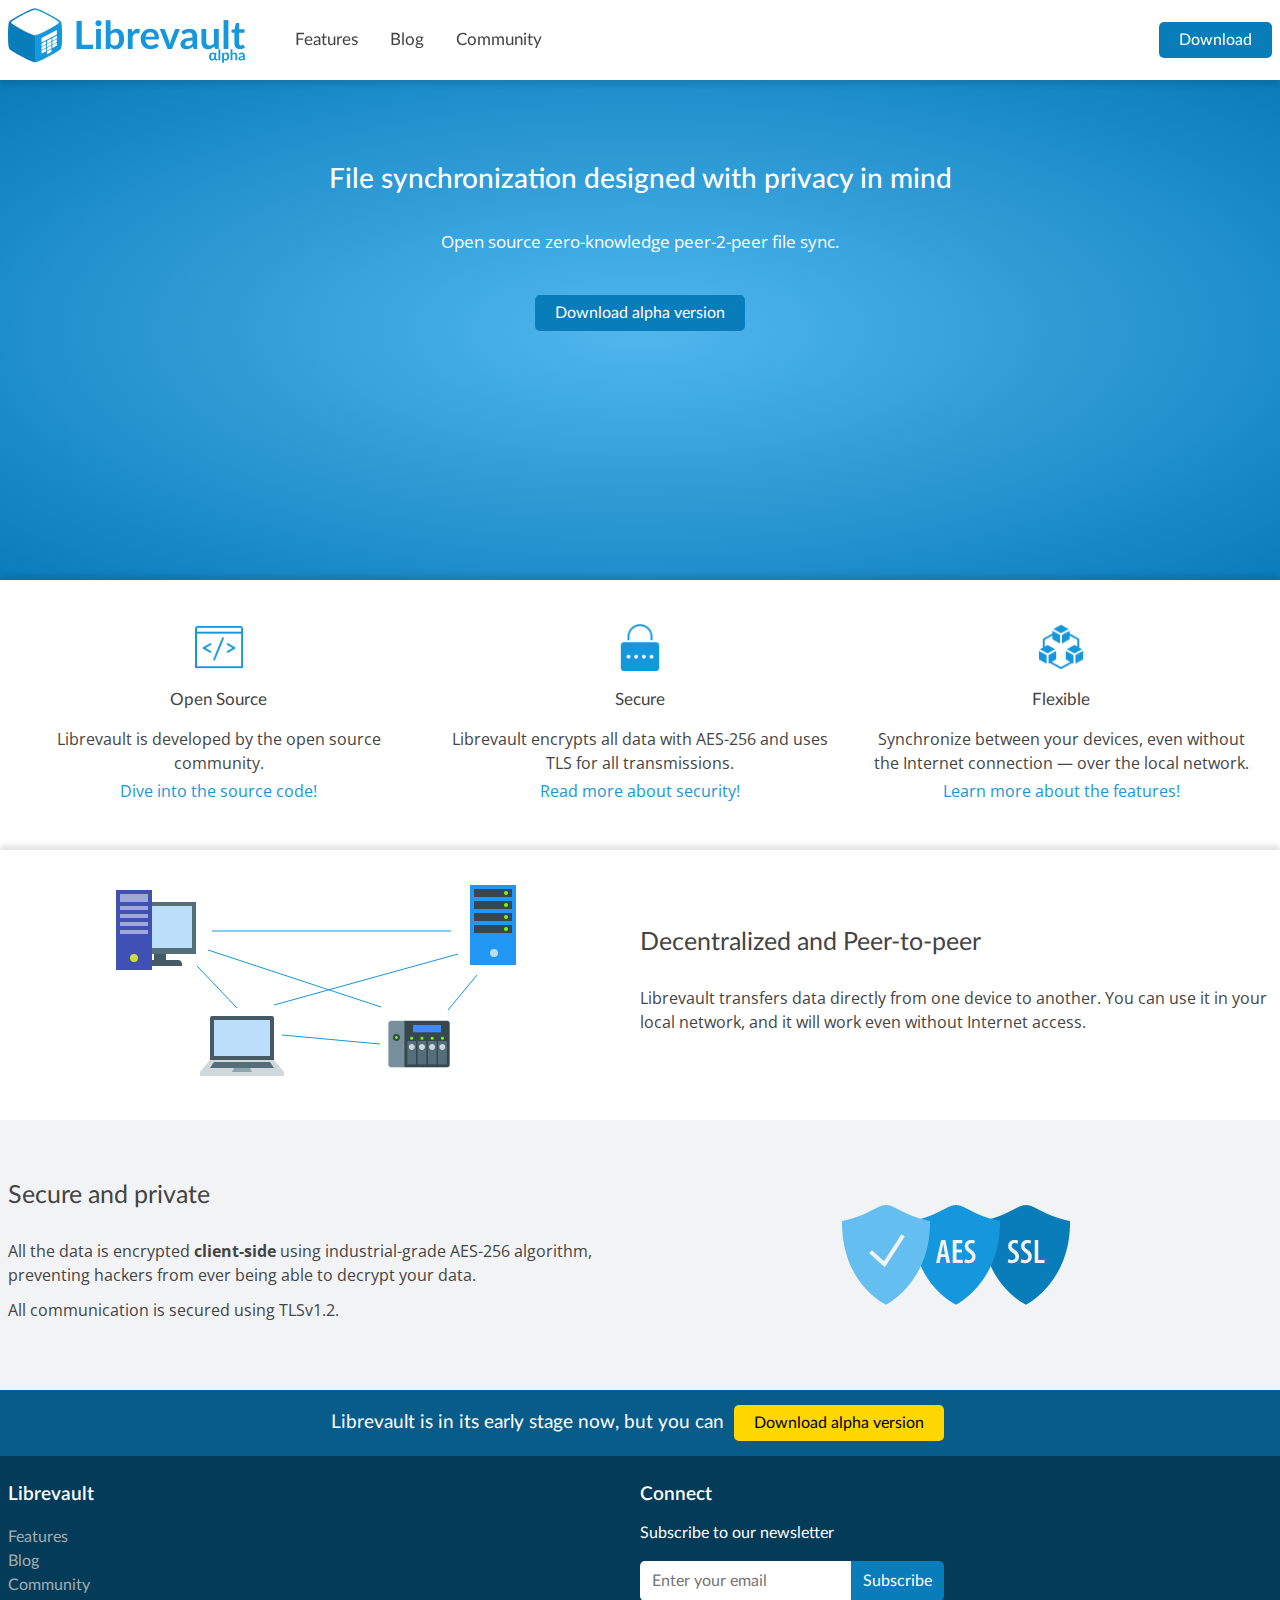
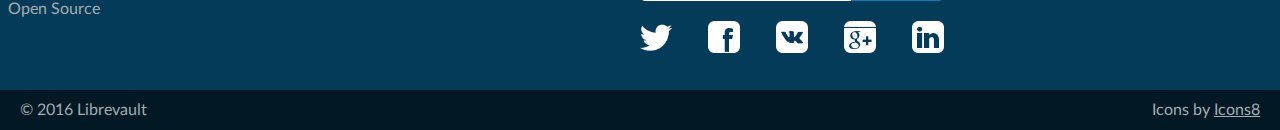
==== commit 71ee0db2: "Fixed landing icons" ====
--- a/index.html
+++ b/index.html
@@ -2,7 +2,7 @@
 <html>
 <head>
 	<meta charset="UTF-8">
-	<title>Librevault</title>
+	<title> - Librevault Blog</title>
 
 	<!-- Favicons -->
 	<link rel="apple-touch-icon" sizes="57x57" href="/apple-touch-icon-57x57.png">
@@ -27,15 +27,27 @@
 	<meta name="msapplication-TileImage" content="/mstile-144x144.png">
 	<meta name="theme-color" content="#1597dd">
 
-	<link rel="stylesheet" type="text/css" href="css/styles.css" media="screen">
+	<!-- Google Analytics -->
+	<script>
+		(function(i,s,o,g,r,a,m){i['GoogleAnalyticsObject']=r;i[r]=i[r]||function(){
+					(i[r].q=i[r].q||[]).push(arguments)},i[r].l=1*new Date();a=s.createElement(o),
+				m=s.getElementsByTagName(o)[0];a.async=1;a.src=g;m.parentNode.insertBefore(a,m)
+		})(window,document,'script','//www.google-analytics.com/analytics.js','ga');
+
+		ga('create', 'UA-62723482-1', 'auto');
+		ga('send', 'pageview');
+	</script>
+
+	<!-- Other things -->
+	<link rel="stylesheet" type="text/css" href="/assets/css/styles.css" media="screen">
 	<script src="//code.jquery.com/jquery-2.2.2.min.js" integrity="sha256-36cp2Co+/62rEAAYHLmRCPIych47CvdM+uTBJwSzWjI=" crossorigin="anonymous"></script>
 </head>
 <body>
 <header class="header">
 	<div class="wrapper header-wrap">
-		<div class="logo">
-			<img src="img/librevault-alpha-prod.svg">
-		</div>
+		<a href="https://librevault.com/" class="logo">
+			<img src="/assets/img/librevault-logo.svg">
+		</a>
 		<nav class="header-nav">
 			<ul>
 				<li><a href="#">Features</a></li>
@@ -55,19 +67,19 @@
 <section class="features">
 	<div class="wrapper">
 		<div class="feature-col">
-			<img src="img/Code.png" alt="Open Source">
+			<img src="/assets/img/Code.png" alt="Open Source">
 			<h3>Open Source</h3>
 			<p class="feature-desc">Librevault is developed by the&nbsp;open&nbsp;source community.</p>
 			<a href="https://bitbucket.org/librevault/" class="feature-link">Dive into the source code!</a>
 		</div>
 		<div class="feature-col">
-			<img src="img/Password%20Filled.png" alt="Secure">
+			<img src="/assets/img/Password%20Filled.png" alt="Secure">
 			<h3>Secure</h3>
 			<p class="feature-desc">Librevault encrypts all data with AES-256 and uses TLS for all transmissions.</p>
 			<a href="#" class="feature-link">Read more about security!</a>
 		</div>
 		<div class="feature-col">
-			<img src="img/Module%20Filled.png" alt="Flexible">
+			<img src="/assets/img/Module%20Filled.png" alt="Flexible">
 			<h3>Flexible</h3>
 			<p class="feature-desc">Synchronize between your devices, even without the&nbsp;Internet connection &mdash; over the&nbsp;local network.</p>
 			<a href="#" class="feature-link">Learn more about the features!</a>
@@ -77,12 +89,12 @@
 <section class="sec1">
 	<div class="wrapper">
 		<div class="section-image">
-			<img src="img/swarm.svg" alt="Decentralized and Peer-to-Peer">
+			<img src="/assets/img/swarm.svg" alt="Decentralized and Peer-to-Peer">
 		</div>
 		<div class="section-description">
 			<h3>Decentralized and Peer-to-peer</h3>
 			<p>Librevault transfers data directly from one device to another. You can use it in your local network, and it will work even without
-			Internet access.</p>
+				Internet access.</p>
 		</div>
 	</div>
 </section>
@@ -94,7 +106,7 @@
 			<p>All communication is secured using TLSv1.2.</p>
 		</div>
 		<div class="section-image">
-			<img src="img/ssl.svg" alt="Secure and private">
+			<img src="/assets/img/ssl.svg" alt="Secure and private">
 		</div>
 	</div>
 </section>
@@ -112,7 +124,7 @@
 			<nav>
 				<ul>
 					<li><a href="#">Features</a></li>
-					<li><a href="#">Blog</a></li>
+					<li><a href="https://blog.librevault.com/">Blog</a></li>
 					<li><a href="#">Community</a></li>
 					<li><a href="#">Open Source</a></li>
 				</ul>
@@ -126,11 +138,11 @@
 					<input type="email" name="EMAIL" placeholder="Enter your email"><input type="submit" name="subscribe" value="Subscribe">
 				</form>
 				<div class="social">
-					<a href="https://twitter.com/librevault"><img src="img/social/Twitter%20Filled.png"></a>
-					<a href="https://www.facebook.com/librevault"><img src="img/social/Facebook%20Filled.png"></a>
-					<a href="https://vk.com/librevault"><img src="img/social/VKontakte%20Filled.png"></a>
-					<a href="https://plus.google.com/+librevault"><img src="img/social/Google%20Plus%20Filled.png"></a>
-					<a href="https://www.linkedin.com/company/librevault"><img src="img/social/LinkedIn%20Filled.png"></a>
+					<a href="https://twitter.com/librevault"><img src="/assets/img/social/Twitter%20Filled.png" alt="Twitter"></a>
+					<a href="https://www.facebook.com/librevault"><img src="/assets/img/social/Facebook%20Filled.png" alt="Facebook"></a>
+					<a href="https://vk.com/librevault"><img src="/assets/img/social/VKontakte%20Filled.png" alt="VKontakte"></a>
+					<a href="https://plus.google.com/+librevault"><img src="/assets/img/social/Google%20Plus%20Filled.png" alt="Google+"></a>
+					<a href="https://www.linkedin.com/company/librevault"><img src="/assets/img/social/LinkedIn%20Filled.png" alt="LinkedIn"></a>
 				</div>
 			</nav>
 		</div>
--- a/assets/css/styles.css
+++ b/assets/css/styles.css
@@ -0,0 +1,804 @@
+@import url(https://fonts.googleapis.com/css?family=Open+Sans:400,700,700italic,400italic);
+/* line 5, ../../../../../usr/lib/ruby/gems/2.2.0/gems/compass-core-1.0.3/stylesheets/compass/reset/_utilities.scss */
+html, body, div, span, applet, object, iframe,
+h1, h2, h3, h4, h5, h6, p, blockquote, pre,
+a, abbr, acronym, address, big, cite, code,
+del, dfn, em, img, ins, kbd, q, s, samp,
+small, strike, strong, sub, sup, tt, var,
+b, u, i, center,
+dl, dt, dd, ol, ul, li,
+fieldset, form, label, legend,
+table, caption, tbody, tfoot, thead, tr, th, td,
+article, aside, canvas, details, embed,
+figure, figcaption, footer, header, hgroup,
+menu, nav, output, ruby, section, summary,
+time, mark, audio, video {
+  margin: 0;
+  padding: 0;
+  border: 0;
+  font: inherit;
+  font-size: 100%;
+  vertical-align: baseline;
+}
+
+/* line 22, ../../../../../usr/lib/ruby/gems/2.2.0/gems/compass-core-1.0.3/stylesheets/compass/reset/_utilities.scss */
+html {
+  line-height: 1;
+}
+
+/* line 24, ../../../../../usr/lib/ruby/gems/2.2.0/gems/compass-core-1.0.3/stylesheets/compass/reset/_utilities.scss */
+ol, ul {
+  list-style: none;
+}
+
+/* line 26, ../../../../../usr/lib/ruby/gems/2.2.0/gems/compass-core-1.0.3/stylesheets/compass/reset/_utilities.scss */
+table {
+  border-collapse: collapse;
+  border-spacing: 0;
+}
+
+/* line 28, ../../../../../usr/lib/ruby/gems/2.2.0/gems/compass-core-1.0.3/stylesheets/compass/reset/_utilities.scss */
+caption, th, td {
+  text-align: left;
+  font-weight: normal;
+  vertical-align: middle;
+}
+
+/* line 30, ../../../../../usr/lib/ruby/gems/2.2.0/gems/compass-core-1.0.3/stylesheets/compass/reset/_utilities.scss */
+q, blockquote {
+  quotes: none;
+}
+/* line 103, ../../../../../usr/lib/ruby/gems/2.2.0/gems/compass-core-1.0.3/stylesheets/compass/reset/_utilities.scss */
+q:before, q:after, blockquote:before, blockquote:after {
+  content: "";
+  content: none;
+}
+
+/* line 32, ../../../../../usr/lib/ruby/gems/2.2.0/gems/compass-core-1.0.3/stylesheets/compass/reset/_utilities.scss */
+a img {
+  border: none;
+}
+
+/* line 116, ../../../../../usr/lib/ruby/gems/2.2.0/gems/compass-core-1.0.3/stylesheets/compass/reset/_utilities.scss */
+article, aside, details, figcaption, figure, footer, header, hgroup, main, menu, nav, section, summary {
+  display: block;
+}
+
+/* Webfont: Lato-Hairline */
+@font-face {
+  font-family: 'Lato';
+  src: url("/assets/fonts/Lato-Hairline.eot");
+  /* IE9 Compat Modes */
+  src: url("/assets/fonts/Lato-Hairline.eot?#iefix") format("embedded-opentype"), url("/assets/fonts/Lato-Hairline.woff2") format("woff2"), url("/assets/fonts/Lato-Hairline.woff") format("woff"), url("/assets/fonts/Lato-Hairline.ttf") format("truetype");
+  font-style: normal;
+  font-weight: 100;
+  text-rendering: optimizeLegibility;
+}
+/* Webfont: Lato-HairlineItalic */
+@font-face {
+  font-family: 'Lato';
+  src: url("/assets/fonts/Lato-HairlineItalic.eot");
+  /* IE9 Compat Modes */
+  src: url("/assets/fonts/Lato-HairlineItalic.eot?#iefix") format("embedded-opentype"), url("/assets/fonts/Lato-HairlineItalic.woff2") format("woff2"), url("/assets/fonts/Lato-HairlineItalic.woff") format("woff"), url("/assets/fonts/Lato-HairlineItalic.ttf") format("truetype");
+  font-style: italic;
+  font-weight: 100;
+  text-rendering: optimizeLegibility;
+}
+/* Webfont: Lato-Thin */
+@font-face {
+  font-family: 'Lato';
+  src: url("/assets/fonts/Lato-Thin.eot");
+  /* IE9 Compat Modes */
+  src: url("/assets/fonts/Lato-Thin.eot?#iefix") format("embedded-opentype"), url("/assets/fonts/Lato-Thin.woff2") format("woff2"), url("/assets/fonts/Lato-Thin.woff") format("woff"), url("/assets/fonts/Lato-Thin.ttf") format("truetype");
+  font-style: normal;
+  font-weight: 200;
+  text-rendering: optimizeLegibility;
+}
+/* Webfont: Lato-ThinItalic */
+@font-face {
+  font-family: 'Lato';
+  src: url("/assets/fonts/Lato-ThinItalic.eot");
+  /* IE9 Compat Modes */
+  src: url("/assets/fonts/Lato-ThinItalic.eot?#iefix") format("embedded-opentype"), url("/assets/fonts/Lato-ThinItalic.woff2") format("woff2"), url("/assets/fonts/Lato-ThinItalic.woff") format("woff"), url("/assets/fonts/Lato-ThinItalic.ttf") format("truetype");
+  font-style: italic;
+  font-weight: 200;
+  text-rendering: optimizeLegibility;
+}
+/* Webfont: Lato-Light */
+@font-face {
+  font-family: 'Lato';
+  src: url("/assets/fonts/Lato-Light.eot");
+  /* IE9 Compat Modes */
+  src: url("/assets/fonts/Lato-Light.eot?#iefix") format("embedded-opentype"), url("/assets/fonts/Lato-Light.woff2") format("woff2"), url("/assets/fonts/Lato-Light.woff") format("woff"), url("/assets/fonts/Lato-Light.ttf") format("truetype");
+  font-style: normal;
+  font-weight: 300;
+  text-rendering: optimizeLegibility;
+}
+/* Webfont: Lato-LightItalic */
+@font-face {
+  font-family: 'Lato';
+  src: url("/assets/fonts/Lato-LightItalic.eot");
+  /* IE9 Compat Modes */
+  src: url("/assets/fonts/Lato-LightItalic.eot?#iefix") format("embedded-opentype"), url("/assets/fonts/Lato-LightItalic.woff2") format("woff2"), url("/assets/fonts/Lato-LightItalic.woff") format("woff"), url("/assets/fonts/Lato-LightItalic.ttf") format("truetype");
+  font-style: italic;
+  font-weight: 300;
+  text-rendering: optimizeLegibility;
+}
+/* Webfont: Lato-Regular */
+@font-face {
+  font-family: 'Lato';
+  src: url("/assets/fonts/Lato-Regular.eot");
+  /* IE9 Compat Modes */
+  src: url("/assets/fonts/Lato-Regular.eot?#iefix") format("embedded-opentype"), url("/assets/fonts/Lato-Regular.woff2") format("woff2"), url("/assets/fonts/Lato-Regular.woff") format("woff"), url("/assets/fonts/Lato-Regular.ttf") format("truetype");
+  font-style: normal;
+  font-weight: 400;
+  text-rendering: optimizeLegibility;
+}
+/* Webfont: Lato-Italic */
+@font-face {
+  font-family: 'Lato';
+  src: url("/assets/fonts/Lato-Italic.eot");
+  /* IE9 Compat Modes */
+  src: url("/assets/fonts/Lato-Italic.eot?#iefix") format("embedded-opentype"), url("/assets/fonts/Lato-Italic.woff2") format("woff2"), url("/assets/fonts/Lato-Italic.woff") format("woff"), url("/assets/fonts/Lato-Italic.ttf") format("truetype");
+  font-style: italic;
+  font-weight: 400;
+  text-rendering: optimizeLegibility;
+}
+/* Webfont: Lato-Medium */
+@font-face {
+  font-family: 'Lato';
+  src: url("/assets/fonts/Lato-Medium.eot");
+  /* IE9 Compat Modes */
+  src: url("/assets/fonts/Lato-Medium.eot?#iefix") format("embedded-opentype"), url("/assets/fonts/Lato-Medium.woff2") format("woff2"), url("/assets/fonts/Lato-Medium.woff") format("woff"), url("/assets/fonts/Lato-Medium.ttf") format("truetype");
+  font-style: normal;
+  font-weight: 500;
+  text-rendering: optimizeLegibility;
+}
+/* Webfont: Lato-MediumItalic */
+@font-face {
+  font-family: 'Lato';
+  src: url("/assets/fonts/Lato-MediumItalic.eot");
+  /* IE9 Compat Modes */
+  src: url("/assets/fonts/Lato-MediumItalic.eot?#iefix") format("embedded-opentype"), url("/assets/fonts/Lato-MediumItalic.woff2") format("woff2"), url("/assets/fonts/Lato-MediumItalic.woff") format("woff"), url("/assets/fonts/Lato-MediumItalic.ttf") format("truetype");
+  font-style: italic;
+  font-weight: 500;
+  text-rendering: optimizeLegibility;
+}
+/* Webfont: Lato-Semibold */
+@font-face {
+  font-family: 'Lato';
+  src: url("/assets/fonts/Lato-Semibold.eot");
+  /* IE9 Compat Modes */
+  src: url("/assets/fonts/Lato-Semibold.eot?#iefix") format("embedded-opentype"), url("/assets/fonts/Lato-Semibold.woff2") format("woff2"), url("/assets/fonts/Lato-Semibold.woff") format("woff"), url("/assets/fonts/Lato-Semibold.ttf") format("truetype");
+  font-style: normal;
+  font-weight: 600;
+  text-rendering: optimizeLegibility;
+}
+/* Webfont: Lato-SemiboldItalic */
+@font-face {
+  font-family: 'Lato';
+  src: url("/assets/fonts/Lato-SemiboldItalic.eot");
+  /* IE9 Compat Modes */
+  src: url("/assets/fonts/Lato-SemiboldItalic.eot?#iefix") format("embedded-opentype"), url("/assets/fonts/Lato-SemiboldItalic.woff2") format("woff2"), url("/assets/fonts/Lato-SemiboldItalic.woff") format("woff"), url("/assets/fonts/Lato-SemiboldItalic.ttf") format("truetype");
+  font-style: italic;
+  font-weight: 600;
+  text-rendering: optimizeLegibility;
+}
+/* Webfont: Lato-Bold */
+@font-face {
+  font-family: 'Lato';
+  src: url("/assets/fonts/Lato-Bold.eot");
+  /* IE9 Compat Modes */
+  src: url("/assets/fonts/Lato-Bold.eot?#iefix") format("embedded-opentype"), url("/assets/fonts/Lato-Bold.woff2") format("woff2"), url("/assets/fonts/Lato-Bold.woff") format("woff"), url("/assets/fonts/Lato-Bold.ttf") format("truetype");
+  font-style: normal;
+  font-weight: 700;
+  text-rendering: optimizeLegibility;
+}
+/* Webfont: Lato-BoldItalic */
+@font-face {
+  font-family: 'Lato';
+  src: url("/assets/fonts/Lato-BoldItalic.eot");
+  /* IE9 Compat Modes */
+  src: url("/assets/fonts/Lato-BoldItalic.eot?#iefix") format("embedded-opentype"), url("/assets/fonts/Lato-BoldItalic.woff2") format("woff2"), url("/assets/fonts/Lato-BoldItalic.woff") format("woff"), url("/assets/fonts/Lato-BoldItalic.ttf") format("truetype");
+  font-style: italic;
+  font-weight: 700;
+  text-rendering: optimizeLegibility;
+}
+/* Webfont: Lato-Heavy */
+@font-face {
+  font-family: 'Lato';
+  src: url("/assets/fonts/Lato-Heavy.eot");
+  /* IE9 Compat Modes */
+  src: url("/assets/fonts/Lato-Heavy.eot?#iefix") format("embedded-opentype"), url("/assets/fonts/Lato-Heavy.woff2") format("woff2"), url("/assets/fonts/Lato-Heavy.woff") format("woff"), url("/assets/fonts/Lato-Heavy.ttf") format("truetype");
+  font-style: normal;
+  font-weight: 800;
+  text-rendering: optimizeLegibility;
+}
+/* Webfont: Lato-HeavyItalic */
+@font-face {
+  font-family: 'Lato';
+  src: url("/assets/fonts/Lato-HeavyItalic.eot");
+  /* IE9 Compat Modes */
+  src: url("/assets/fonts/Lato-HeavyItalic.eot?#iefix") format("embedded-opentype"), url("/assets/fonts/Lato-HeavyItalic.woff2") format("woff2"), url("/assets/fonts/Lato-HeavyItalic.woff") format("woff"), url("/assets/fonts/Lato-HeavyItalic.ttf") format("truetype");
+  font-style: italic;
+  font-weight: 800;
+  text-rendering: optimizeLegibility;
+}
+/* Webfont: Lato-Black */
+@font-face {
+  font-family: 'Lato';
+  src: url("/assets/fonts/Lato-Black.eot");
+  /* IE9 Compat Modes */
+  src: url("/assets/fonts/Lato-Black.eot?#iefix") format("embedded-opentype"), url("/assets/fonts/Lato-Black.woff2") format("woff2"), url("/assets/fonts/Lato-Black.woff") format("woff"), url("/assets/fonts/Lato-Black.ttf") format("truetype");
+  font-style: normal;
+  font-weight: 900;
+  text-rendering: optimizeLegibility;
+}
+/* Webfont: Lato-BlackItalic */
+@font-face {
+  font-family: 'Lato';
+  src: url("/assets/fonts/Lato-BlackItalic.eot");
+  /* IE9 Compat Modes */
+  src: url("/assets/fonts/Lato-BlackItalic.eot?#iefix") format("embedded-opentype"), url("/assets/fonts/Lato-BlackItalic.woff2") format("woff2"), url("/assets/fonts/Lato-BlackItalic.woff") format("woff"), url("/assets/fonts/Lato-BlackItalic.ttf") format("truetype");
+  font-style: italic;
+  font-weight: 900;
+  text-rendering: optimizeLegibility;
+}
+/* line 26, ../../../source/_compass/styles.scss */
+body {
+  font-family: 'Open Sans', arial, helvetica, sans-serif;
+  background: #021925;
+  color: #444;
+}
+
+/* line 32, ../../../source/_compass/styles.scss */
+b {
+  font-weight: 700;
+}
+
+/* line 57, ../../../source/_compass/styles.scss */
+.button {
+  display: inline-block;
+  color: white;
+  background: #097cba;
+  transition-duration: .3s;
+  text-decoration: none;
+  padding: 10px 20px;
+  font-family: Lato, arial, helvetica, sans-serif;
+  border-radius: 5px;
+}
+/* line 42, ../../../source/_compass/styles.scss */
+.button:hover {
+  background: #086ca2;
+}
+/* line 45, ../../../source/_compass/styles.scss */
+.button:active {
+  transition-duration: 0s;
+  background: #075c89;
+}
+
+/* line 65, ../../../source/_compass/styles.scss */
+.wrapper {
+  display: flex;
+  align-items: center;
+  max-width: 1280px;
+  margin: 0 auto;
+  padding: 0 8px;
+  height: 100%;
+}
+
+/* Header */
+/* line 2, ../../../source/_compass/_header.scss */
+.header {
+  height: 80px;
+  width: 100%;
+  position: fixed;
+  top: 0;
+  left: 0;
+  background-color: #fff;
+  box-shadow: 0 5px 5px rgba(0, 0, 0, 0.1);
+}
+/* line 11, ../../../source/_compass/_header.scss */
+.header .header-wrap .logo {
+  display: inline-block;
+  min-width: 237px;
+  height: 100%;
+}
+/* line 15, ../../../source/_compass/_header.scss */
+.header .header-wrap .logo img {
+  padding-top: 8px;
+  width: 237px;
+  height: 55px;
+}
+/* line 22, ../../../source/_compass/_header.scss */
+.header .header-wrap .header-nav {
+  margin-left: 50px;
+  align-items: center;
+  display: inline-flex;
+  width: 100%;
+  justify-content: space-between;
+  vertical-align: inherit;
+}
+/* line 29, ../../../source/_compass/_header.scss */
+.header .header-wrap .header-nav ul {
+  display: inline;
+}
+/* line 31, ../../../source/_compass/_header.scss */
+.header .header-wrap .header-nav ul li {
+  display: inline-block;
+  font-family: Lato, arial, helvetica, sans-serif;
+  font-size: 12.7pt;
+  margin-right: 28px;
+}
+/* line 36, ../../../source/_compass/_header.scss */
+.header .header-wrap .header-nav ul li a {
+  text-decoration: none;
+  color: #444;
+  transition-duration: .3s;
+}
+/* line 40, ../../../source/_compass/_header.scss */
+.header .header-wrap .header-nav ul li a:hover {
+  color: #1597dd;
+}
+/* line 47, ../../../source/_compass/_header.scss */
+.header .header-wrap .header-nav .button {
+  vertical-align: inherit;
+}
+
+/* Main */
+/* line 2, ../../../source/_compass/_landing.scss */
+.main {
+  margin-top: 80px;
+  background: radial-gradient(#50b7ee, #097cba);
+  height: 500px;
+  color: white;
+  text-align: center;
+}
+/* line 10, ../../../source/_compass/_landing.scss */
+.main .slogan {
+  width: 100%;
+  display: inline-block;
+  font-family: 'Lato', arial, helvetica, sans-serif;
+  margin-top: 85px;
+  font-size: 21pt;
+  font-weight: 500;
+}
+/* line 18, ../../../source/_compass/_landing.scss */
+.main .description {
+  margin-top: 40px;
+  font-family: 'Open Sans', arial, helvetica, sans-serif;
+  font-size: 13pt;
+}
+/* line 24, ../../../source/_compass/_landing.scss */
+.main .button {
+  margin: 45px;
+}
+/* line 27, ../../../source/_compass/_landing.scss */
+.main .app {
+  margin: 0 auto;
+  display: block;
+  height: 218px;
+  width: 700px;
+  background-image: url("//assets.librevault.com/img/librevault-app.svg");
+}
+
+/* Features */
+/* line 37, ../../../source/_compass/_landing.scss */
+.features {
+  background: #fff;
+  height: 270px;
+  box-shadow: 0 -5px 5px rgba(0, 0, 0, 0.1);
+}
+/* line 41, ../../../source/_compass/_landing.scss */
+.features .feature-col {
+  color: #444;
+  line-height: 1.5;
+  font-family: 'Open Sans', arial, helvetica, sans-serif;
+  width: 33%;
+  display: inline-block;
+  text-align: center;
+  margin: 0 auto;
+  padding: 0 10px;
+}
+/* line 42, ../../../source/_compass/_landing.scss */
+.features .feature-col img {
+  height: 48px;
+  width: 48px;
+}
+/* line 46, ../../../source/_compass/_landing.scss */
+.features .feature-col h3 {
+  display: block;
+  font-family: 'Lato', arial, helvetica, sans-serif;
+  font-size: 13pt;
+  padding: 10px 0 15px 0;
+}
+/* line 52, ../../../source/_compass/_landing.scss */
+.features .feature-col .feature-link {
+  line-height: 2;
+  color: #1597dd;
+  text-decoration: none;
+}
+/* line 57, ../../../source/_compass/_landing.scss */
+.features .feature-col .feature-link:hover {
+  color: #097cba;
+}
+
+/* Sections */
+/* line 72, ../../../source/_compass/_landing.scss */
+.section-image {
+  display: inline-block;
+  width: 50%;
+}
+/* line 75, ../../../source/_compass/_landing.scss */
+.section-image img {
+  margin: 0 auto;
+  display: block;
+}
+
+/* line 81, ../../../source/_compass/_landing.scss */
+.section-description {
+  display: inline-block;
+  width: 50%;
+  font-family: 'Open Sans', arial, helvetica, sans-serif;
+  font-size: 12pt;
+  color: #444;
+  line-height: 1.5;
+}
+/* line 82, ../../../source/_compass/_landing.scss */
+.section-description p {
+  padding-bottom: 0.7em;
+}
+/* line 87, ../../../source/_compass/_landing.scss */
+.section-description h3 {
+  font-family: Lato, arial, helvetica, sans-serif;
+  font-size: 19pt;
+  margin: 0 0 24px 0;
+}
+
+/* line 98, ../../../source/_compass/_landing.scss */
+.sec1 {
+  background: #fff;
+  height: 270px;
+  box-shadow: 0 -5px 5px rgba(0, 0, 0, 0.1);
+}
+
+/* line 104, ../../../source/_compass/_landing.scss */
+.sec2 {
+  background: #f1f3f5;
+  height: 270px;
+}
+
+/* "Try Librevault" stripe */
+/* line 110, ../../../source/_compass/_landing.scss */
+.try-stripe {
+  background: #075c89;
+  padding: 15px 0;
+  color: white;
+  font-size: 14pt;
+  font-family: Lato, arial, helvetica, sans-serif;
+}
+/* line 116, ../../../source/_compass/_landing.scss */
+.try-stripe .sentence {
+  margin: 0 auto;
+}
+/* line 119, ../../../source/_compass/_landing.scss */
+.try-stripe .button {
+  display: inline-block;
+  color: white;
+  background: gold;
+  transition-duration: .3s;
+  text-decoration: none;
+  padding: 10px 20px;
+  font-family: inherit;
+  font-size: 16px;
+  color: black;
+  border-radius: 5px;
+  margin: 0 5px;
+}
+/* line 42, ../../../source/_compass/styles.scss */
+.try-stripe .button:hover {
+  background: #e6c200;
+}
+/* line 45, ../../../source/_compass/styles.scss */
+.try-stripe .button:active {
+  transition-duration: 0s;
+  background: #ccac00;
+}
+
+/* line 1, ../../../source/_compass/_blog.scss */
+.blog-index, .blog-post {
+  margin-top: 80px;
+  background: #f1f3f5;
+}
+/* line 7, ../../../source/_compass/_blog.scss */
+.blog-index .wrapper, .blog-post .wrapper {
+  flex-flow: column wrap;
+}
+
+/* Posts index */
+/* line 2, ../../../source/_compass/_blog-index.scss */
+.pagination {
+  display: flex;
+  width: 100%;
+  justify-content: space-between;
+  margin: 50px 0;
+  font-size: 14px;
+}
+/* line 8, ../../../source/_compass/_blog-index.scss */
+.pagination-top {
+  margin-bottom: 10px;
+}
+/* line 11, ../../../source/_compass/_blog-index.scss */
+.pagination-bottom {
+  margin-top: 10px;
+}
+/* line 14, ../../../source/_compass/_blog-index.scss */
+.pagination a {
+  background-color: white;
+  box-shadow: 5px 5px 10px rgba(0, 0, 0, 0.1);
+  padding: 1em;
+}
+
+/* line 20, ../../../source/_compass/_blog-index.scss */
+.posts {
+  display: flex;
+  flex-flow: row wrap;
+  justify-content: space-around;
+  width: 100%;
+  margin: 0 auto;
+  font-size: 14px;
+}
+
+/* line 29, ../../../source/_compass/_blog-index.scss */
+.post {
+  display: inline-flex;
+  flex-direction: column;
+  background-color: white;
+  box-shadow: 5px 5px 10px rgba(0, 0, 0, 0.1);
+  margin: 20px 20px;
+  width: calc((100% / 3) - (20px * 2));
+  padding: 15px;
+  box-sizing: border-box;
+  min-height: 320px;
+}
+/* line 40, ../../../source/_compass/_blog-index.scss */
+.post .post-image {
+  background: #f1f3f5 url("/img/librevault-blog-mono.svg") center center no-repeat;
+  max-width: 100%;
+  min-height: 150px;
+  border: 1px solid gray;
+  order: -2;
+}
+/* line 45, ../../../source/_compass/_blog-index.scss */
+.post .post-image img {
+  max-width: 100%;
+}
+/* line 50, ../../../source/_compass/_blog-index.scss */
+.post .post-title {
+  order: -1;
+  font-size: 30px;
+  padding-top: 1em;
+}
+/* line 54, ../../../source/_compass/_blog-index.scss */
+.post .post-title a, .post .post-title a:link {
+  text-decoration: none;
+  color: #444;
+}
+/* line 59, ../../../source/_compass/_blog-index.scss */
+.post .post-date {
+  margin-top: 5px;
+  font-style: italic;
+}
+/* line 63, ../../../source/_compass/_blog-index.scss */
+.post .post-entry {
+  margin: 15px 0;
+  line-height: 24px;
+}
+/* line 67, ../../../source/_compass/_blog-index.scss */
+.post .read-more {
+  width: 100%;
+  margin-top: auto;
+  font-family: 'Lato', arial, helvetica, sans-serif;
+  text-decoration: none;
+  font-size: 12pt;
+}
+/* line 72, ../../../source/_compass/_blog-index.scss */
+.post .read-more:link {
+  color: #1597dd;
+  transition: 0s;
+}
+/* line 76, ../../../source/_compass/_blog-index.scss */
+.post .read-more:hover, .post .read-more:active {
+  color: #1177ae;
+  transition: .3s;
+}
+/* line 80, ../../../source/_compass/_blog-index.scss */
+.post .read-more:visited {
+  color: #50b7ee;
+}
+
+/* Opened post */
+/* line 2, ../../../source/_compass/_blog-post.scss */
+.opened-post {
+  padding: 30px;
+  background: white;
+}
+/* line 5, ../../../source/_compass/_blog-post.scss */
+.opened-post .back-link {
+  font-family: 'Lato', arial, helvetica, sans-serif;
+  text-decoration: none;
+}
+/* line 8, ../../../source/_compass/_blog-post.scss */
+.opened-post .back-link:link, .opened-post .back-link:visited {
+  color: #1597dd;
+  transition: 0s;
+}
+/* line 12, ../../../source/_compass/_blog-post.scss */
+.opened-post .back-link:hover, .opened-post .back-link:active {
+  color: #1177ae;
+  transition: .3s;
+}
+/* line 17, ../../../source/_compass/_blog-post.scss */
+.opened-post h1 {
+  margin-top: 10px;
+  font-size: 32pt;
+  line-height: 1.7;
+  color: #1597dd;
+  font-family: 'Lato', arial, helvetica, sans-serif;
+}
+/* line 24, ../../../source/_compass/_blog-post.scss */
+.opened-post .date {
+  line-height: 1.7;
+  font-weight: bold;
+  font-style: italic;
+}
+/* line 29, ../../../source/_compass/_blog-post.scss */
+.opened-post h2 {
+  font-size: 22pt;
+  line-height: 1.2;
+  padding-top: 1.3em;
+}
+/* line 34, ../../../source/_compass/_blog-post.scss */
+.opened-post h3 {
+  font-size: 17pt;
+  line-height: 1.2;
+  padding-top: 0.5em;
+}
+/* line 39, ../../../source/_compass/_blog-post.scss */
+.opened-post .content {
+  font-size: 13pt;
+  margin-top: 40px;
+  line-height: 1.7;
+}
+/* line 44, ../../../source/_compass/_blog-post.scss */
+.opened-post .share {
+  display: flex;
+  margin-top: 30px;
+  font-size: 18pt;
+}
+/* line 48, ../../../source/_compass/_blog-post.scss */
+.opened-post .share .ya-share2 {
+  margin-left: 16px;
+  display: inline-block;
+}
+/* line 54, ../../../source/_compass/_blog-post.scss */
+.opened-post a:link {
+  color: #1597dd;
+  transition: 0s;
+}
+/* line 58, ../../../source/_compass/_blog-post.scss */
+.opened-post a:hover, .opened-post a:active {
+  color: #1177ae;
+  transition: .3s;
+}
+
+/* Footer */
+/* line 2, ../../../source/_compass/_footer.scss */
+.footer {
+  font-family: Lato, arial, helvetica, sans-serif;
+  color: #fff;
+  background: #043b59;
+}
+/* line 3, ../../../source/_compass/_footer.scss */
+.footer .wrapper {
+  align-items: stretch;
+}
+/* line 6, ../../../source/_compass/_footer.scss */
+.footer .column {
+  padding: 30px 0;
+  display: inline-block;
+  width: 50%;
+}
+/* line 8, ../../../source/_compass/_footer.scss */
+.footer .column nav {
+  padding-top: 20px;
+}
+/* line 10, ../../../source/_compass/_footer.scss */
+.footer .column nav a {
+  line-height: 1.5;
+  text-decoration: none;
+}
+/* line 13, ../../../source/_compass/_footer.scss */
+.footer .column nav a:link, .footer .column nav a:visited {
+  color: #a4acb0;
+}
+/* line 16, ../../../source/_compass/_footer.scss */
+.footer .column nav a:hover, .footer .column nav a:active {
+  color: #dbdedf;
+}
+/* line 21, ../../../source/_compass/_footer.scss */
+.footer .column h3 {
+  font: inherit;
+  font-size: 14pt;
+  font-weight: 600;
+}
+/* line 29, ../../../source/_compass/_footer.scss */
+.footer .column:last-child {
+  width: auto;
+}
+/* line 32, ../../../source/_compass/_footer.scss */
+.footer .subscribe-form {
+  display: block;
+  padding: 20px 0;
+  height: 40px;
+  font: inherit;
+}
+/* line 37, ../../../source/_compass/_footer.scss */
+.footer .subscribe-form input {
+  box-sizing: border-box;
+  height: 100%;
+  border: 1px;
+  font: inherit;
+}
+/* line 43, ../../../source/_compass/_footer.scss */
+.footer .subscribe-form input[type=email] {
+  padding: 5px 0 5px 12px;
+  border-radius: 5px 0 0 5px;
+}
+/* line 47, ../../../source/_compass/_footer.scss */
+.footer .subscribe-form input[type=submit] {
+  border-radius: 0 5px 5px 0;
+  padding: 0 12px;
+  display: inline-block;
+  color: white;
+  background: #097cba;
+  transition-duration: .3s;
+  text-decoration: none;
+}
+/* line 42, ../../../source/_compass/styles.scss */
+.footer .subscribe-form input[type=submit]:hover {
+  background: #086ca2;
+}
+/* line 45, ../../../source/_compass/styles.scss */
+.footer .subscribe-form input[type=submit]:active {
+  transition-duration: 0s;
+  background: #075c89;
+}
+/* line 53, ../../../source/_compass/_footer.scss */
+.footer .social {
+  display: flex;
+  justify-content: space-between;
+  width: 100%;
+}
+/* line 57, ../../../source/_compass/_footer.scss */
+.footer .social img {
+  height: 32px;
+  width: 32px;
+  margin: 0 auto;
+}
+
+/* line 68, ../../../source/_compass/_footer.scss */
+.copyright-footer {
+  padding: 12px;
+  font-family: Lato, arial, helvetica, sans-serif;
+  color: #a4acb0;
+  background: #021925;
+}
+/* line 69, ../../../source/_compass/_footer.scss */
+.copyright-footer .wrapper {
+  justify-content: space-between;
+}
+/* line 76, ../../../source/_compass/_footer.scss */
+.copyright-footer a:link, .copyright-footer a:visited, .copyright-footer a:hover, .copyright-footer a:active {
+  color: #a4acb0;
+}
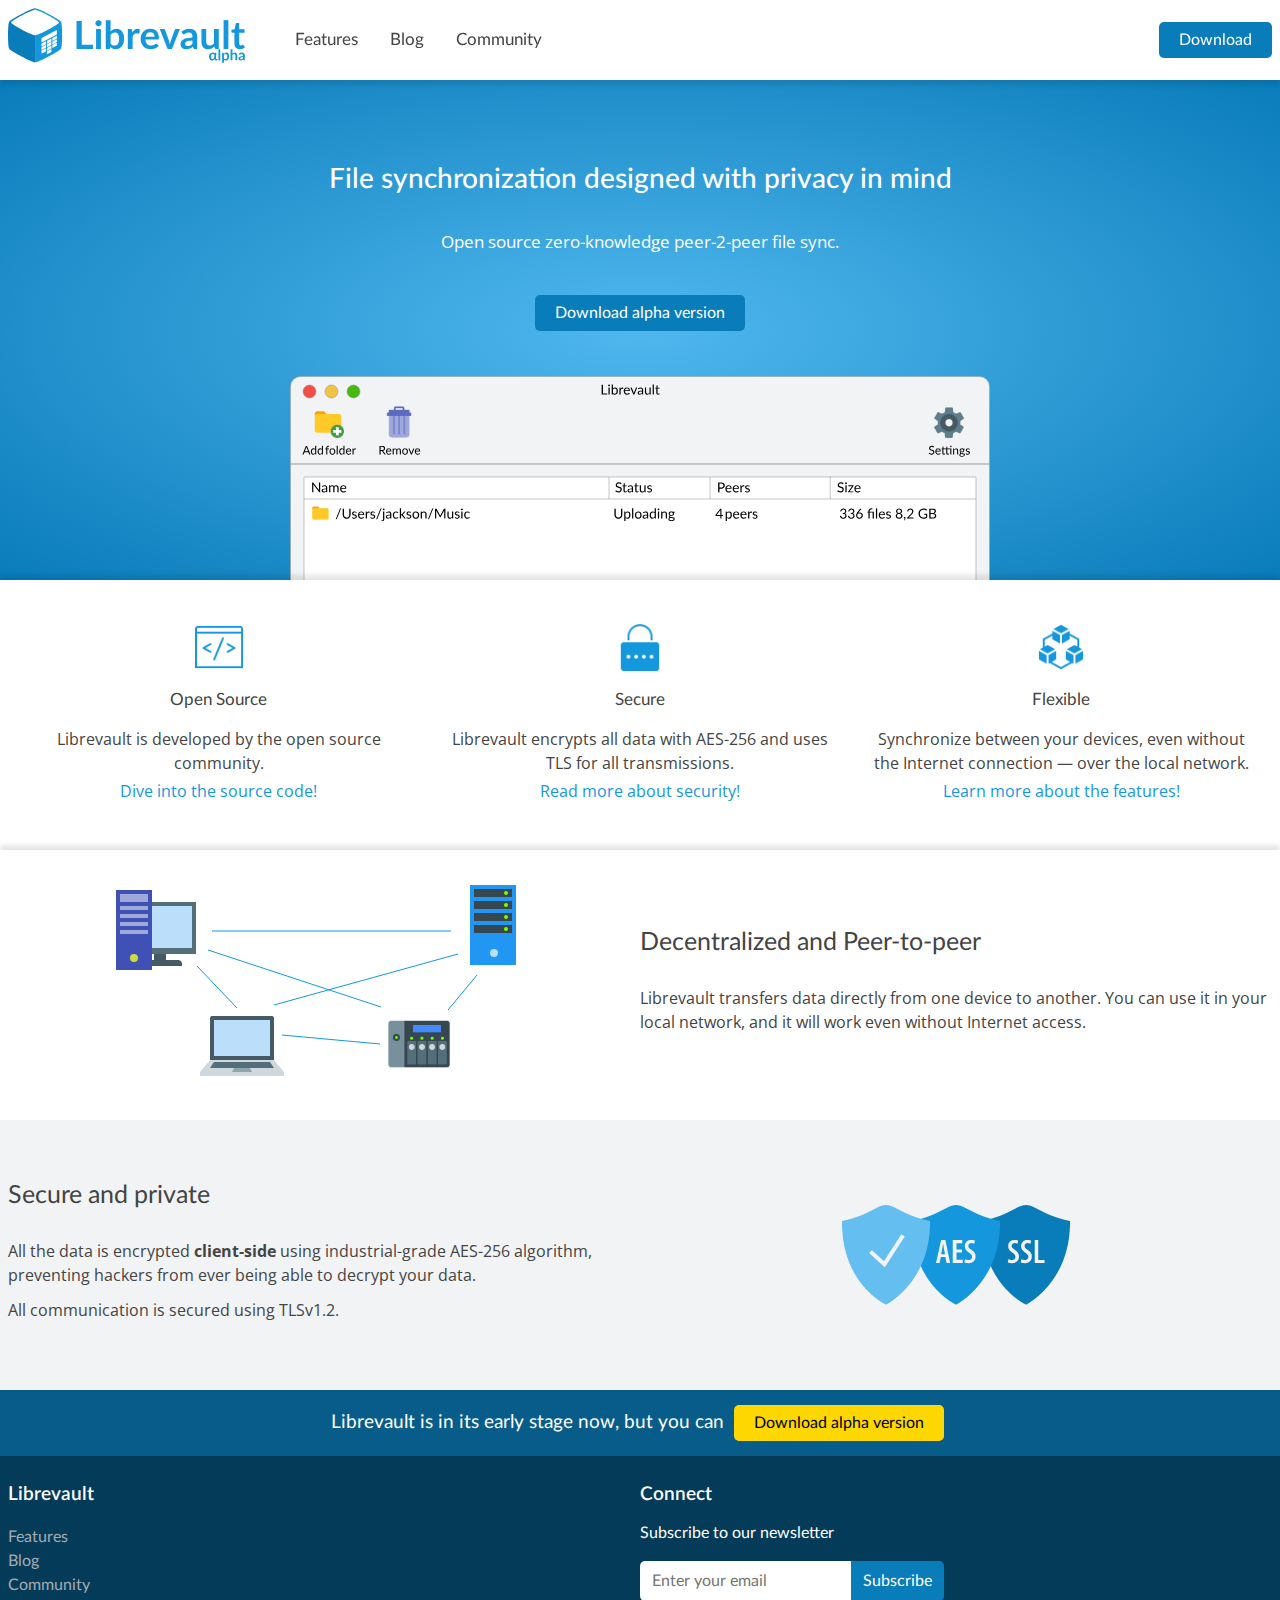
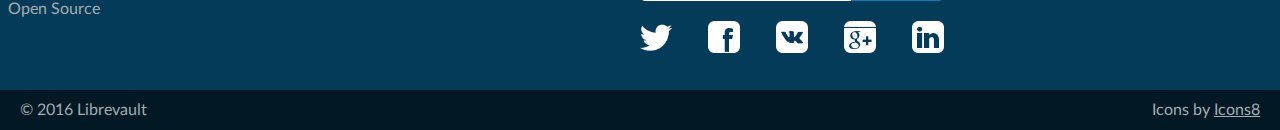
==== commit 4232018d: "Added a link to community" ====
--- a/index.html
+++ b/index.html
@@ -2,7 +2,9 @@
 <html>
 <head>
 	<meta charset="UTF-8">
-	<title> - Librevault Blog</title>
+	<title>
+Librevault
+</title>
 
 	<!-- Favicons -->
 	<link rel="apple-touch-icon" sizes="57x57" href="/apple-touch-icon-57x57.png">
@@ -27,16 +29,48 @@
 	<meta name="msapplication-TileImage" content="/mstile-144x144.png">
 	<meta name="theme-color" content="#1597dd">
 
+	<meta name="description" content="Open source zero-knowledge peer-2-peer file sync designed with privacy in mind.">
+
 	<!-- Google Analytics -->
-	<script>
-		(function(i,s,o,g,r,a,m){i['GoogleAnalyticsObject']=r;i[r]=i[r]||function(){
-					(i[r].q=i[r].q||[]).push(arguments)},i[r].l=1*new Date();a=s.createElement(o),
-				m=s.getElementsByTagName(o)[0];a.async=1;a.src=g;m.parentNode.insertBefore(a,m)
-		})(window,document,'script','//www.google-analytics.com/analytics.js','ga');
+<script>
+	(function(i,s,o,g,r,a,m){i['GoogleAnalyticsObject']=r;i[r]=i[r]||function(){
+				(i[r].q=i[r].q||[]).push(arguments)},i[r].l=1*new Date();a=s.createElement(o),
+			m=s.getElementsByTagName(o)[0];a.async=1;a.src=g;m.parentNode.insertBefore(a,m)
+	})(window,document,'script','//www.google-analytics.com/analytics.js','ga');
 
-		ga('create', 'UA-62723482-1', 'auto');
-		ga('send', 'pageview');
-	</script>
+	ga('create', 'UA-62723482-1', 'auto');
+	ga('send', 'pageview');
+</script>
+	<!-- Yandex.Metrika counter -->
+<script type="text/javascript">
+	(function (d, w, c) {
+		(w[c] = w[c] || []).push(function() {
+			try {
+				w.yaCounter30301270 = new Ya.Metrika({
+					id:30301270,
+					clickmap:true,
+					trackLinks:true,
+					accurateTrackBounce:true,
+					webvisor:true,
+					trackHash:true
+				});
+			} catch(e) { }
+		});
+
+		var n = d.getElementsByTagName("script")[0],
+				s = d.createElement("script"),
+				f = function () { n.parentNode.insertBefore(s, n); };
+		s.type = "text/javascript";
+		s.async = true;
+		s.src = "https://mc.yandex.ru/metrika/watch.js";
+
+		if (w.opera == "[object Opera]") {
+			d.addEventListener("DOMContentLoaded", f, false);
+		} else { f(); }
+	})(document, window, "yandex_metrika_callbacks");
+</script>
+<noscript><div><img src="https://mc.yandex.ru/watch/30301270" style="position:absolute; left:-9999px;" alt="" /></div></noscript>
+<!-- /Yandex.Metrika counter -->
 
 	<!-- Other things -->
 	<link rel="stylesheet" type="text/css" href="/assets/css/styles.css" media="screen">
@@ -46,13 +80,13 @@
 <header class="header">
 	<div class="wrapper header-wrap">
 		<a href="https://librevault.com/" class="logo">
-			<img src="/assets/img/librevault-logo.svg">
+			<img src="/assets/img/librevault-logo.svg" alt="Librevault">
 		</a>
 		<nav class="header-nav">
 			<ul>
 				<li><a href="#">Features</a></li>
-				<li><a href="https://blog.librevault.com">Blog</a></li>
-				<li><a href="#">Community</a></li>
+				<li><a href="/blog">Blog</a></li>
+				<li><a href="https://forum.librevault.com/">Community</a></li>
 			</ul>
 			<a href="#" class="button">Download</a>
 		</nav>
@@ -124,9 +158,9 @@
 			<nav>
 				<ul>
 					<li><a href="#">Features</a></li>
-					<li><a href="https://blog.librevault.com/">Blog</a></li>
-					<li><a href="#">Community</a></li>
-					<li><a href="#">Open Source</a></li>
+					<li><a href="/blog">Blog</a></li>
+					<li><a href="https://forum.librevault.com/">Community</a></li>
+					<li><a href="https://bitbucket.org/librevault/">Open Source</a></li>
 				</ul>
 			</nav>
 		</div>
--- a/assets/css/styles.css
+++ b/assets/css/styles.css
@@ -379,7 +379,7 @@
   display: block;
   height: 218px;
   width: 700px;
-  background-image: url("//assets.librevault.com/img/librevault-app.svg");
+  background-image: url("/assets/img/librevault-app.svg");
 }
 
 /* Features */
@@ -563,7 +563,7 @@
 }
 /* line 40, ../../../source/_compass/_blog-index.scss */
 .post .post-image {
-  background: #f1f3f5 url("/img/librevault-blog-mono.svg") center center no-repeat;
+  background: #f1f3f5 url("/assets/img/librevault-blog-mono.svg") center center no-repeat;
   max-width: 100%;
   min-height: 150px;
   border: 1px solid gray;
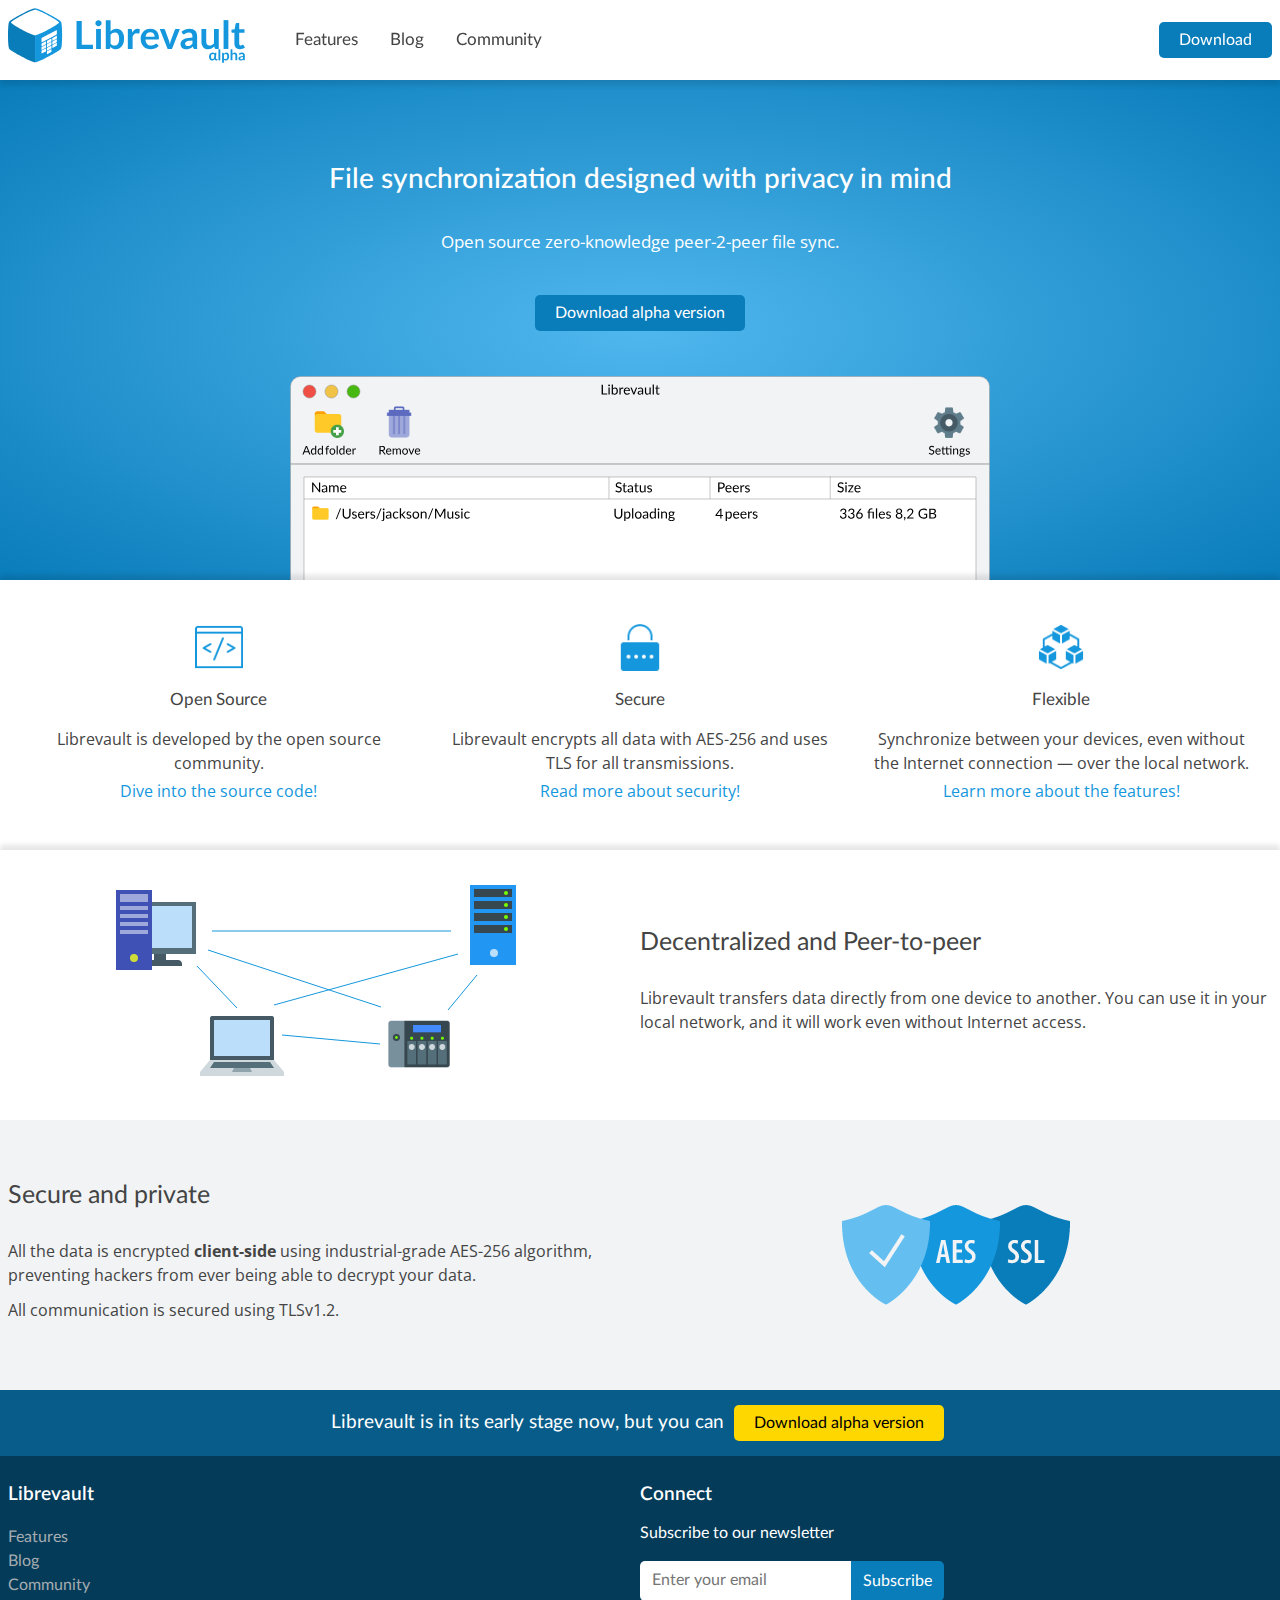
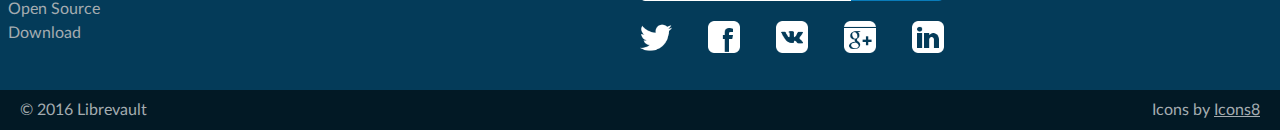
==== commit b45a8731: "Automated build: jenkins-jekyll-builder-36" ====
--- a/index.html
+++ b/index.html
@@ -71,6 +71,22 @@
 </script>
 <noscript><div><img src="https://mc.yandex.ru/watch/30301270" style="position:absolute; left:-9999px;" alt="" /></div></noscript>
 <!-- /Yandex.Metrika counter -->
+	<script type="application/ld+json">
+{
+  "@context" : "http://schema.org",
+  "@type" : "Organization",
+  "name" : "Librevault",
+  "url" : "https://librevault.com",
+  "sameAs" : [
+    "https://twitter.com/librevault",
+    "https://www.facebook.com/librevault",
+    "https://vk.com/librevault",
+    "https://plus.google.com/+Librevault",
+    "https://www.linkedin.com/company/librevault",
+    "https://www.instagram.com/librevault"
+  ]
+}
+</script>
 
 	<!-- Other things -->
 	<link rel="stylesheet" type="text/css" href="/assets/css/styles.css" media="screen">
@@ -84,18 +100,20 @@
 		</a>
 		<nav class="header-nav">
 			<ul>
-				<li><a href="#">Features</a></li>
+				<li><a href="/blog/features">Features</a></li>
 				<li><a href="/blog">Blog</a></li>
 				<li><a href="https://forum.librevault.com/">Community</a></li>
 			</ul>
-			<a href="#" class="button">Download</a>
+			
+			<a href="/download" class="button">Download</a>
+			
 		</nav>
 	</div>
 </header>
 <section class="main">
 	<h1 class="slogan">File synchronization designed with privacy in&nbsp;mind</h1>
 	<div class="description">Open source zero-knowledge peer-2-peer file sync.</div>
-	<a href="#" class="button">Download alpha version</a>
+	<a href="/download" class="button">Download alpha version</a>
 	<div class="app"></div>
 </section>
 <section class="features">
@@ -104,19 +122,19 @@
 			<img src="/assets/img/Code.png" alt="Open Source">
 			<h3>Open Source</h3>
 			<p class="feature-desc">Librevault is developed by the&nbsp;open&nbsp;source community.</p>
-			<a href="https://bitbucket.org/librevault/" class="feature-link">Dive into the source code!</a>
+			<a href="https://github.com/Librevault/librevault" class="feature-link">Dive into the source code!</a>
 		</div>
 		<div class="feature-col">
 			<img src="/assets/img/Password%20Filled.png" alt="Secure">
 			<h3>Secure</h3>
 			<p class="feature-desc">Librevault encrypts all data with AES-256 and uses TLS for all transmissions.</p>
-			<a href="#" class="feature-link">Read more about security!</a>
+			<a href="/blog/basic-threat-model" class="feature-link">Read more about security!</a>
 		</div>
 		<div class="feature-col">
 			<img src="/assets/img/Module%20Filled.png" alt="Flexible">
 			<h3>Flexible</h3>
 			<p class="feature-desc">Synchronize between your devices, even without the&nbsp;Internet connection &mdash; over the&nbsp;local network.</p>
-			<a href="#" class="feature-link">Learn more about the features!</a>
+			<a href="/blog/features" class="feature-link">Learn more about the features!</a>
 		</div>
 	</div>
 </section>
@@ -147,7 +165,7 @@
 <section class="try-stripe">
 	<div class="wrapper">
 		<div class="sentence">
-			Librevault is in its early stage now, but you can <a href="#" class="button">Download alpha version</a>
+			Librevault is in its early stage now, but you can <a href="/download" class="button">Download alpha version</a>
 		</div>
 	</div>
 </section>
@@ -157,10 +175,11 @@
 			<h3>Librevault</h3>
 			<nav>
 				<ul>
-					<li><a href="#">Features</a></li>
+					<li><a href="/blog/features">Features</a></li>
 					<li><a href="/blog">Blog</a></li>
 					<li><a href="https://forum.librevault.com/">Community</a></li>
-					<li><a href="https://bitbucket.org/librevault/">Open Source</a></li>
+					<li><a href="https://github.com/Librevault/librevault">Open Source</a></li>
+					<li><a href="/download">Download</a></li>
 				</ul>
 			</nav>
 		</div>
--- a/assets/css/styles.css
+++ b/assets/css/styles.css
@@ -1,3 +1,4 @@
+@charset "UTF-8";
 @import url(https://fonts.googleapis.com/css?family=Open+Sans:400,700,700italic,400italic);
 /* line 5, ../../../../../usr/lib/ruby/gems/2.2.0/gems/compass-core-1.0.3/stylesheets/compass/reset/_utilities.scss */
 html, body, div, span, applet, object, iframe,
@@ -252,11 +253,16 @@
 }
 
 /* line 32, ../../../source/_compass/styles.scss */
-b {
+b, strong {
   font-weight: 700;
 }
 
-/* line 57, ../../../source/_compass/styles.scss */
+/* line 36, ../../../source/_compass/styles.scss */
+i, em {
+  font-style: italic;
+}
+
+/* line 61, ../../../source/_compass/styles.scss */
 .button {
   display: inline-block;
   color: white;
@@ -267,17 +273,17 @@
   font-family: Lato, arial, helvetica, sans-serif;
   border-radius: 5px;
 }
-/* line 42, ../../../source/_compass/styles.scss */
+/* line 46, ../../../source/_compass/styles.scss */
 .button:hover {
   background: #086ca2;
 }
-/* line 45, ../../../source/_compass/styles.scss */
+/* line 49, ../../../source/_compass/styles.scss */
 .button:active {
   transition-duration: 0s;
   background: #075c89;
 }
 
-/* line 65, ../../../source/_compass/styles.scss */
+/* line 69, ../../../source/_compass/styles.scss */
 .wrapper {
   display: flex;
   align-items: center;
@@ -495,11 +501,11 @@
   border-radius: 5px;
   margin: 0 5px;
 }
-/* line 42, ../../../source/_compass/styles.scss */
+/* line 46, ../../../source/_compass/styles.scss */
 .try-stripe .button:hover {
   background: #e6c200;
 }
-/* line 45, ../../../source/_compass/styles.scss */
+/* line 49, ../../../source/_compass/styles.scss */
 .try-stripe .button:active {
   transition-duration: 0s;
   background: #ccac00;
@@ -671,25 +677,113 @@
   line-height: 1.7;
 }
 /* line 44, ../../../source/_compass/_blog-post.scss */
+.opened-post .content ul {
+  padding: 10px 0;
+}
+/* line 47, ../../../source/_compass/_blog-post.scss */
+.opened-post .content ul li:before {
+  color: #1597dd;
+  content: "• ";
+  padding-right: 10px;
+}
+/* line 55, ../../../source/_compass/_blog-post.scss */
 .opened-post .share {
   display: flex;
   margin-top: 30px;
   font-size: 18pt;
 }
-/* line 48, ../../../source/_compass/_blog-post.scss */
+/* line 59, ../../../source/_compass/_blog-post.scss */
 .opened-post .share .ya-share2 {
   margin-left: 16px;
   display: inline-block;
 }
-/* line 54, ../../../source/_compass/_blog-post.scss */
-.opened-post a:link {
+/* line 65, ../../../source/_compass/_blog-post.scss */
+.opened-post a:link, .opened-post a:visited {
   color: #1597dd;
   transition: 0s;
 }
-/* line 58, ../../../source/_compass/_blog-post.scss */
+/* line 69, ../../../source/_compass/_blog-post.scss */
 .opened-post a:hover, .opened-post a:active {
   color: #1177ae;
   transition: .3s;
+}
+/* line 74, ../../../source/_compass/_blog-post.scss */
+.opened-post code {
+  display: block;
+  margin: 10px;
+  font-family: monospace;
+  line-height: 1.5;
+}
+
+/* Download */
+/* line 2, ../../../source/_compass/_download.scss */
+.download {
+  margin-top: 80px;
+  background: #fff;
+}
+/* line 6, ../../../source/_compass/_download.scss */
+.download .download-block {
+  display: block;
+  padding: 30px 0;
+}
+/* line 10, ../../../source/_compass/_download.scss */
+.download h1 {
+  padding: 20px 0 15px 0;
+  font-size: 32pt;
+  line-height: 1.7;
+  color: #1597dd;
+  font-family: 'Lato', arial, helvetica, sans-serif;
+}
+/* line 17, ../../../source/_compass/_download.scss */
+.download .download-platform {
+  display: flex;
+  align-items: flex-start;
+  padding: 0 0 50px 0;
+}
+/* line 22, ../../../source/_compass/_download.scss */
+.download .osimg {
+  width: 66px;
+  height: 66px;
+}
+/* line 26, ../../../source/_compass/_download.scss */
+.download .platform-block {
+  padding-left: 32px;
+}
+/* line 28, ../../../source/_compass/_download.scss */
+.download .platform-block .osname {
+  font-size: 15pt;
+}
+/* line 31, ../../../source/_compass/_download.scss */
+.download .platform-block .oscomment {
+  padding-top: 7px;
+  padding-bottom: 13px;
+  font-size: 10pt;
+  line-height: 1.5;
+}
+/* line 37, ../../../source/_compass/_download.scss */
+.download .platform-block .download-link {
+  text-decoration: none;
+  color: #1597dd;
+  font-size: 11pt;
+  padding-right: 10px;
+}
+/* line 43, ../../../source/_compass/_download.scss */
+.download .platform-block .spoiler-content {
+  display: none;
+  margin: 20px 0 0 10px;
+}
+/* line 48, ../../../source/_compass/_download.scss */
+.download .platform-block .download-step code {
+  display: block;
+  margin-top: 20px;
+  font-family: monospace;
+  line-height: 2em;
+}
+/* line 57, ../../../source/_compass/_download.scss */
+.download #build-yourself h2 {
+  font-size: 20pt;
+  line-height: 1.5;
+  color: #1597dd;
 }
 
 /* Footer */
@@ -738,7 +832,7 @@
 }
 /* line 32, ../../../source/_compass/_footer.scss */
 .footer .subscribe-form {
-  display: block;
+  display: flex;
   padding: 20px 0;
   height: 40px;
   font: inherit;
@@ -747,7 +841,7 @@
 .footer .subscribe-form input {
   box-sizing: border-box;
   height: 100%;
-  border: 1px;
+  border: 0;
   font: inherit;
 }
 /* line 43, ../../../source/_compass/_footer.scss */
@@ -765,11 +859,11 @@
   transition-duration: .3s;
   text-decoration: none;
 }
-/* line 42, ../../../source/_compass/styles.scss */
+/* line 46, ../../../source/_compass/styles.scss */
 .footer .subscribe-form input[type=submit]:hover {
   background: #086ca2;
 }
-/* line 45, ../../../source/_compass/styles.scss */
+/* line 49, ../../../source/_compass/styles.scss */
 .footer .subscribe-form input[type=submit]:active {
   transition-duration: 0s;
   background: #075c89;
